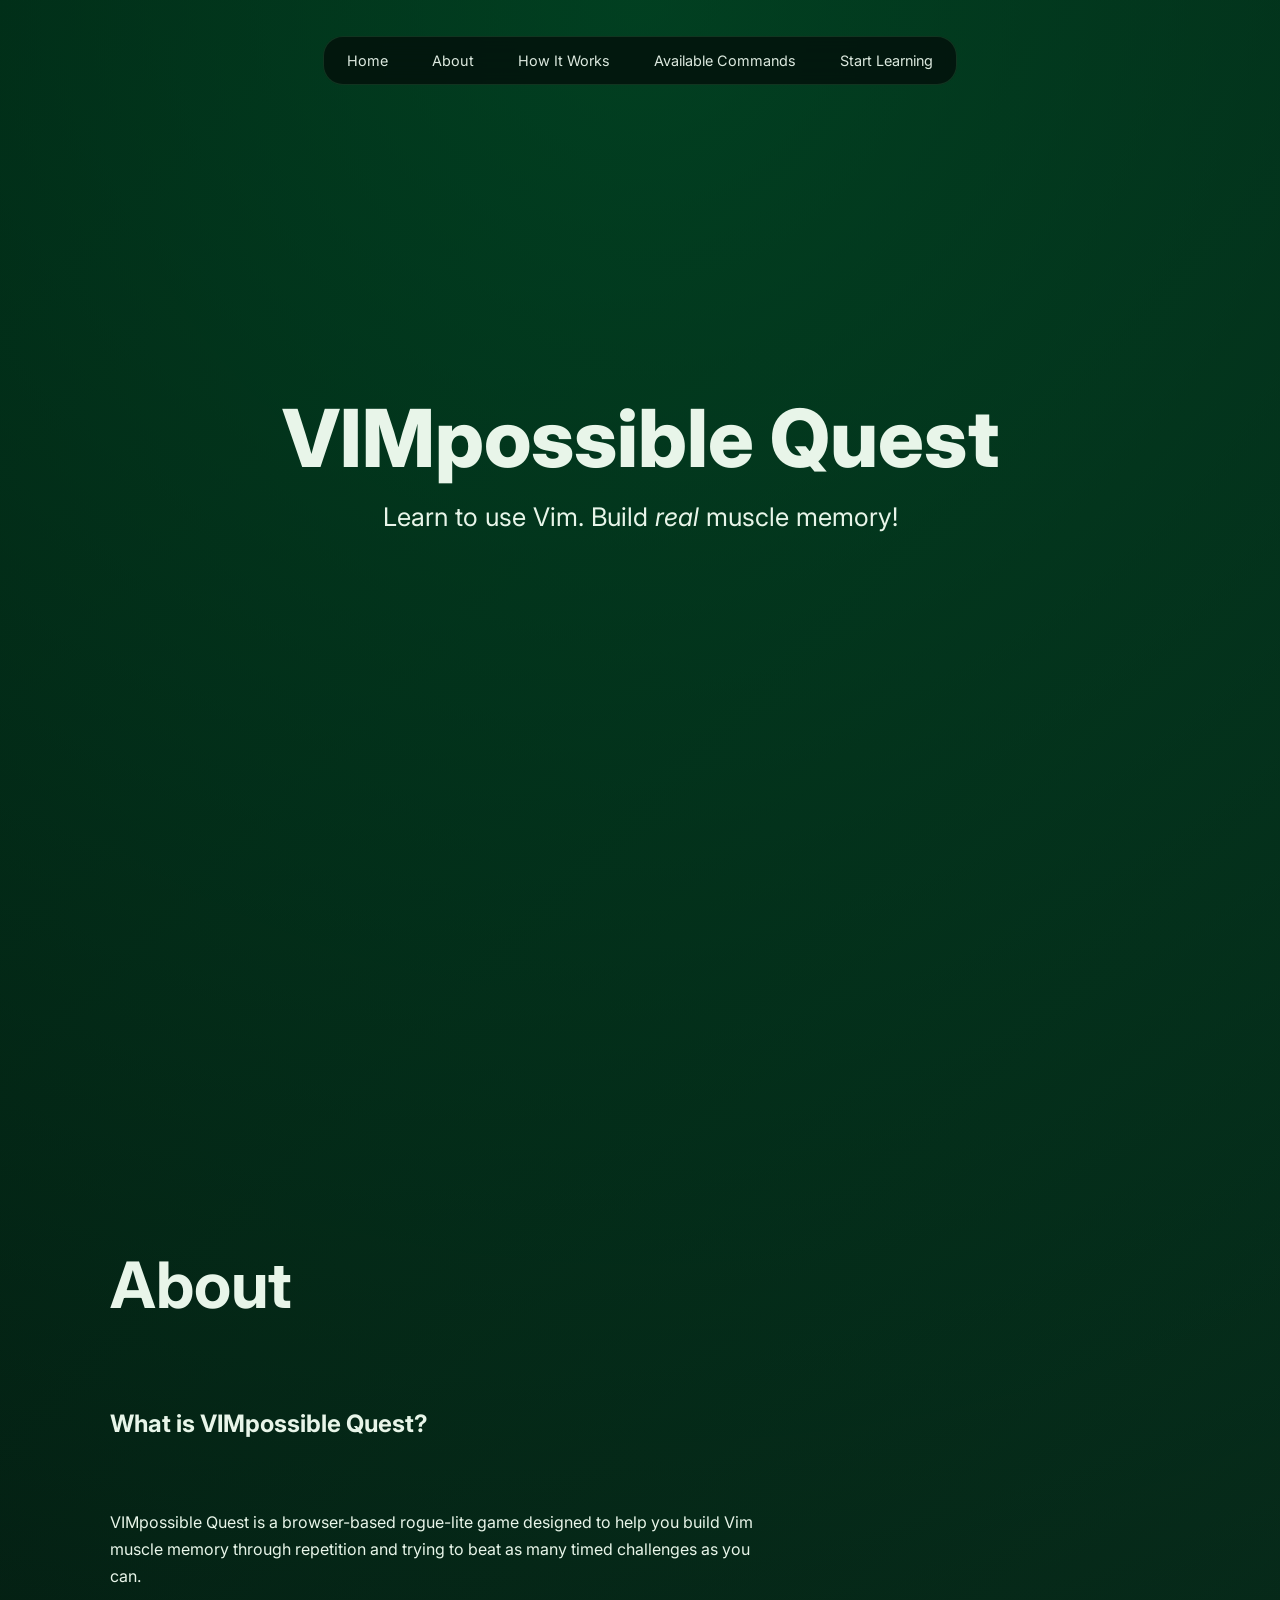
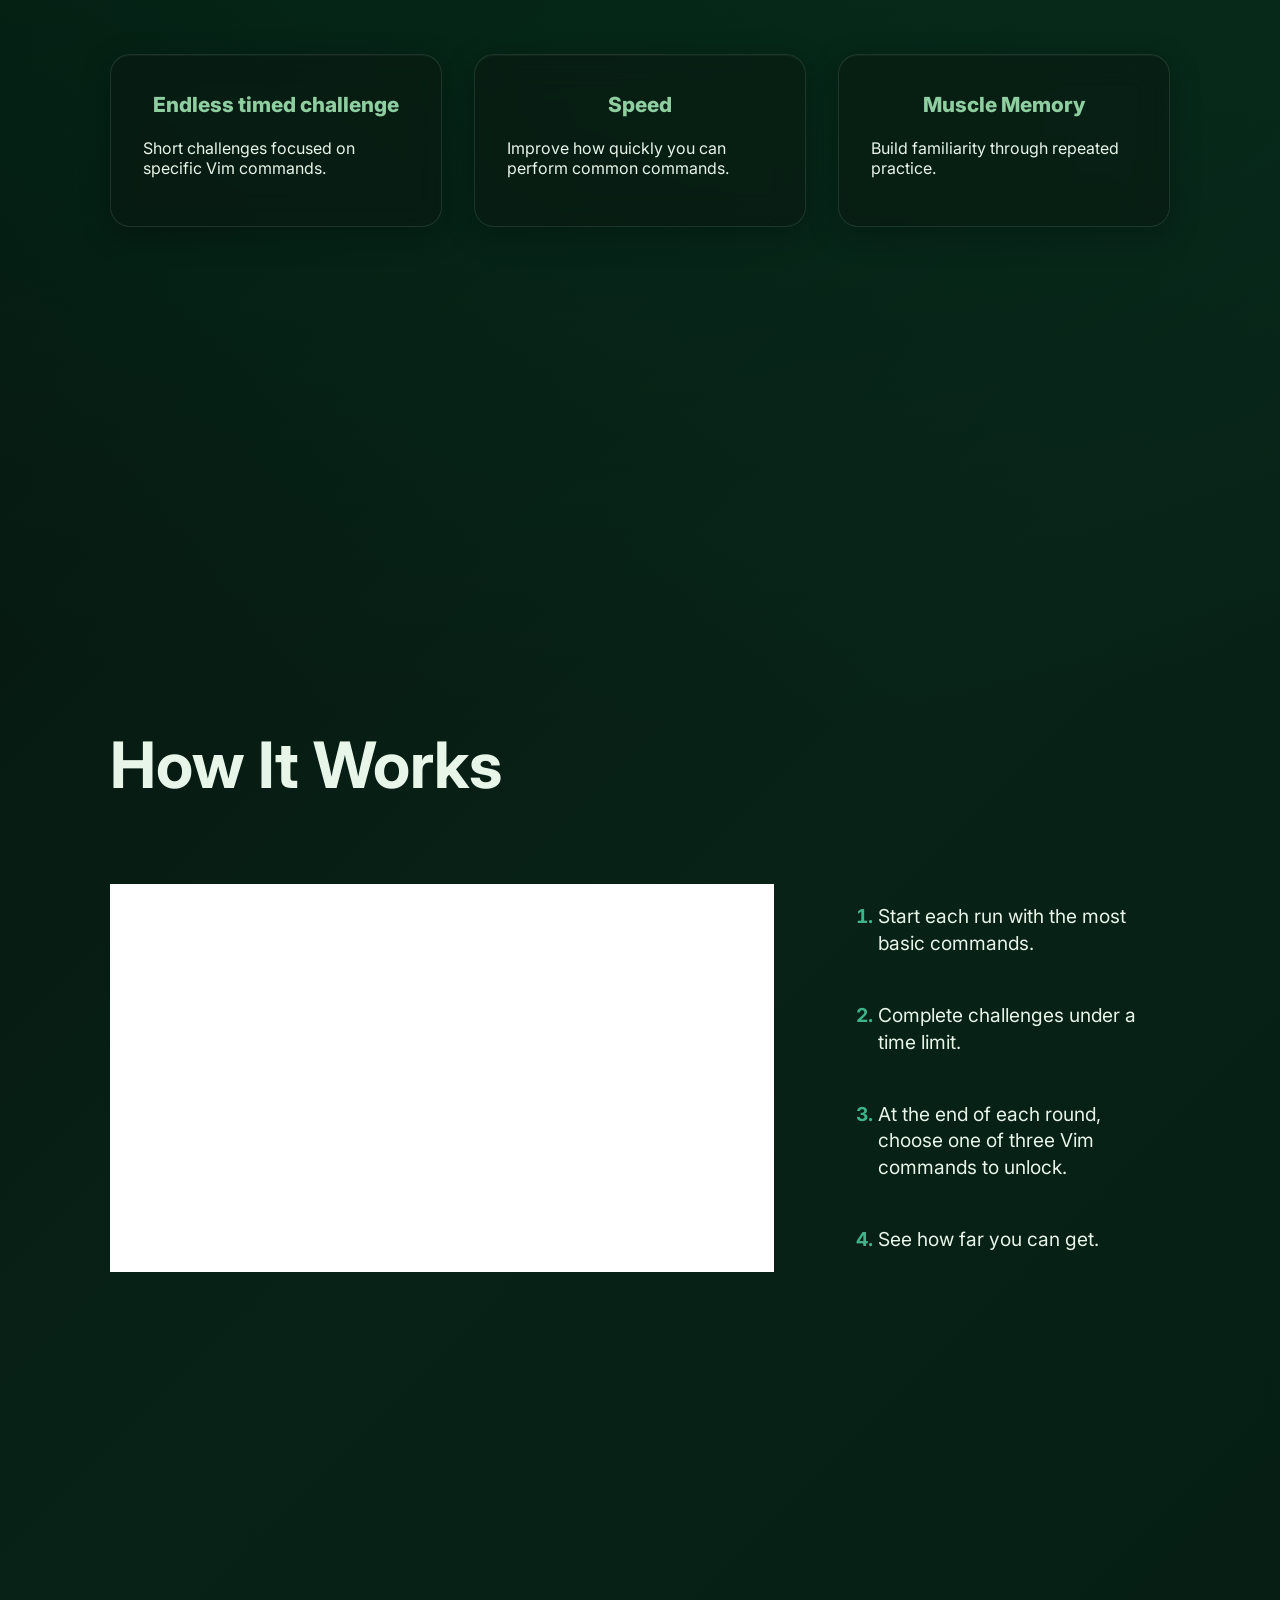
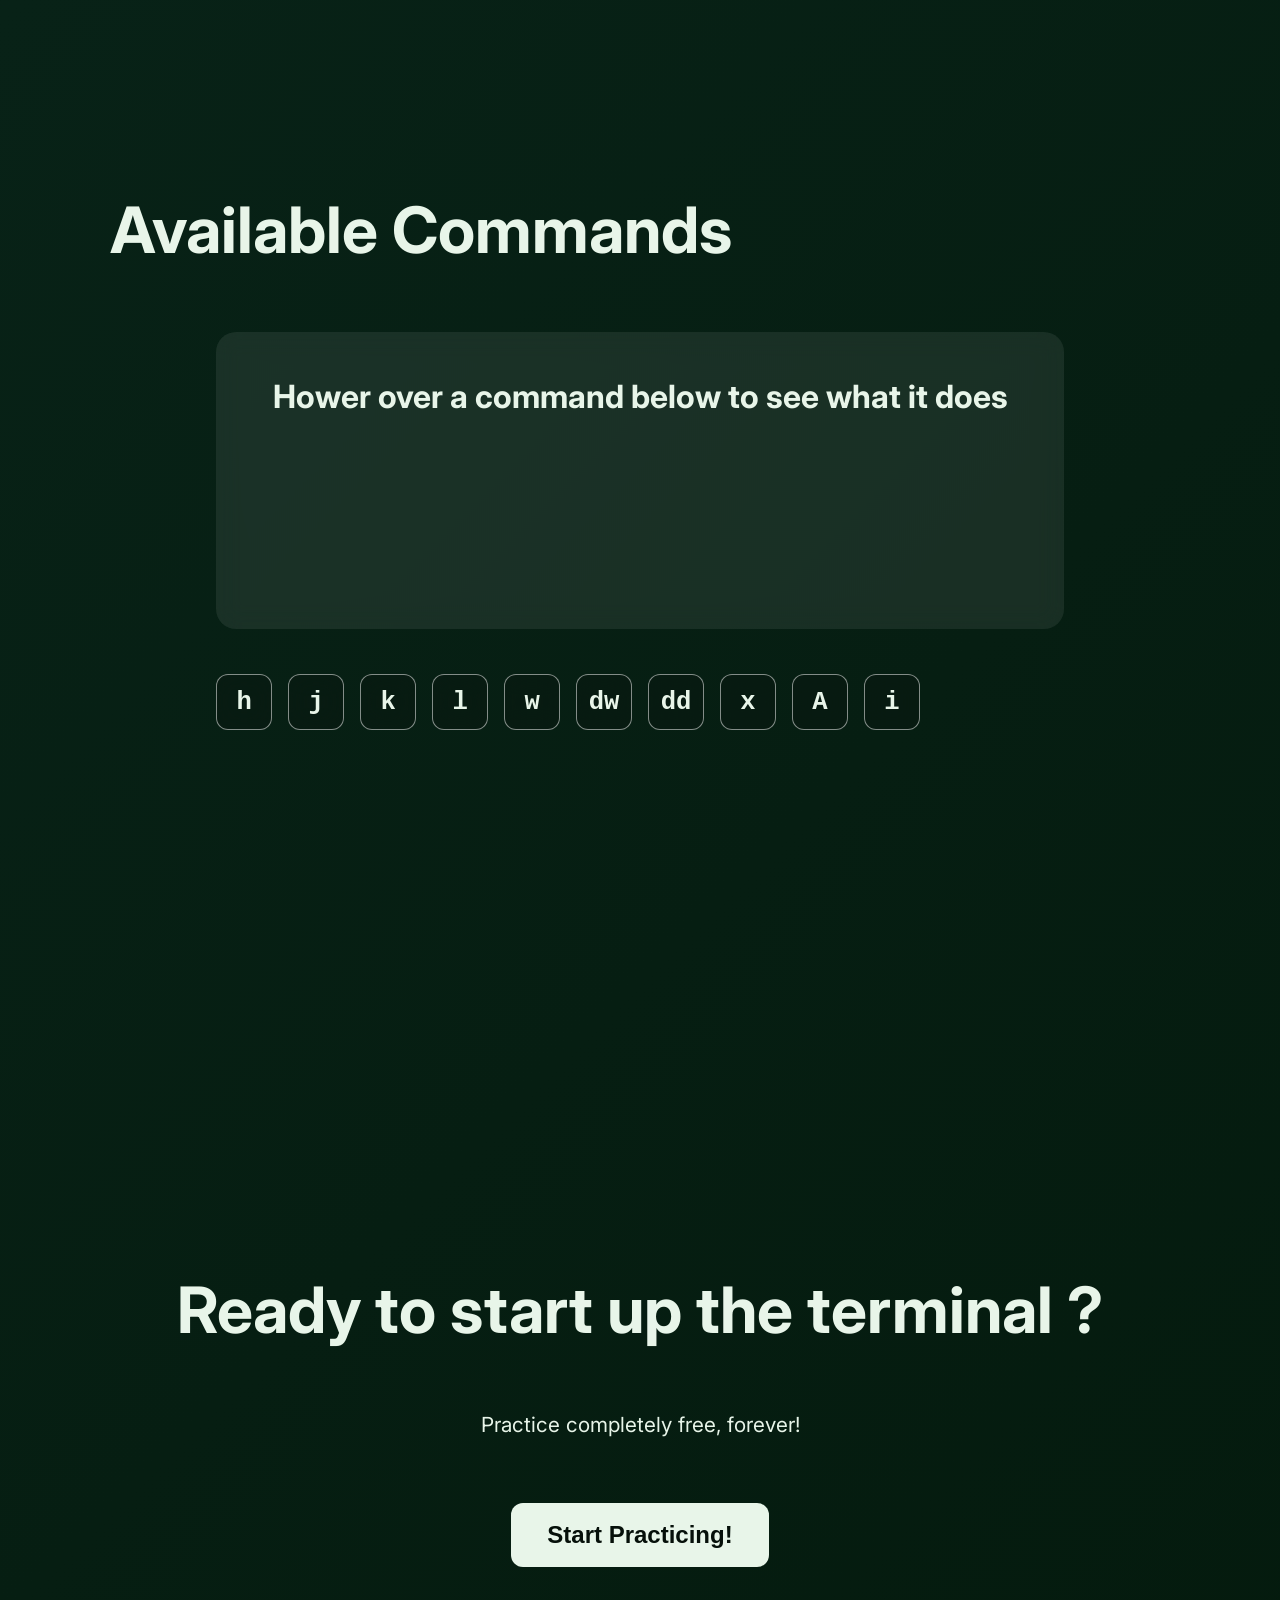
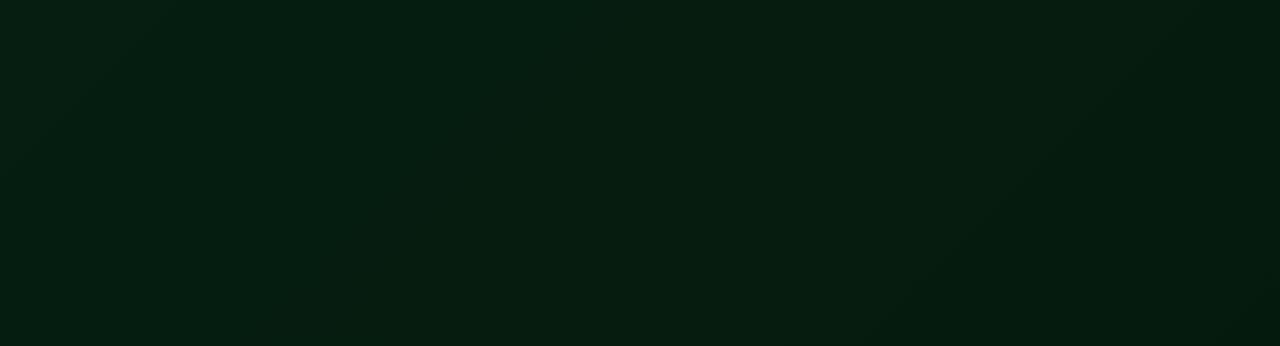
==== index.html @ f815771c "Updated the layout of the terminal site" ====
<!DOCTYPE html>
<html lang="en">
  <head>
    <meta charset="UTF-8">
    <meta name="viewport" content="width=device-width, initial-scale=1.0">
    <meta http-equiv="X-UA-Compatible" content="ie=edge">
    <title>VIMpossible Quest</title>
    <link rel="stylesheet" href="./css/homepage.css">
    <link rel="preconnect" href="https://fonts.googleapis.com">
    <link rel="preconnect" href="https://fonts.gstatic.com" crossorigin>
    <link href="https://fonts.googleapis.com/css2?family=Inter:ital,opsz,wght@0,14..32,100..900;1,14..32,100..900&display=swap" rel="stylesheet">
  </head>
  <body>
    <header>
        <nav>
            <ul class="navbar">
                <li><a href="#home">Home</a></li>
                <li><a href="#about">About</a></li>
                <li><a href="#how-it-works">How It Works</a></li>
                <li><a href="#commands">Available Commands</a></li>
                <li><a href="#start-learning">Start Learning</a></li>
            </ul>
        </nav>
    </header>

    <main>
        <section id="home">
            <h1 class="hero-title">VIMpossible Quest</h1>
            <p class="hero-paragraph">Learn to use Vim. Build <i>real</i> muscle memory!</p>
        </section>




        <section id="about">
            <h2 class="section-title section-text">About</h2>

            <div class="about-content">
                <h2 class="section-text">What is VIMpossible Quest?</h2>

                <p class="section-text">
                    VIMpossible Quest is a browser-based rogue-lite game designed
                    to help you build Vim muscle memory through
                    repetition and trying to beat as many timed challenges as you can.
                </p>
            </div>

            <div class="about-features">
                <div class="feature">
                    <h3 class="feature-title">Endless timed challenge</h3>
                    <p>Short challenges focused on specific Vim commands.</p>
                </div>

                <div class="feature">
                    <h3 class="feature-title">Speed</h3>
                    <p>Improve how quickly you can perform common commands.</p>
                </div>

                <div class="feature">
                    <h3 class="feature-title">Muscle Memory</h3>
                    <p>Build familiarity through repeated practice.</p>
                </div>
            </div>
        </section>

        <section id="how-it-works">
            <h2 class="section-title section-text">How It Works</h2>

            <div class="video-container">
                <div id="how-it-works-video">
                    <video muted loop autoplay playsinline>
                        <source src="./data/videos/sample-5mb.mp4" type="video/mp4">
                    </video>
                </div>
                <ol class="list">
                    <li>Start each run with the most basic commands.</li>
                    <li>Complete challenges under a time limit.</li>
                    <li>At the end of each round, choose one of three Vim commands to unlock.</li>
                    <li>See how far you can get.</li>
                </ol>
            </div>
        </section>

        <section id="commands">
            <h2 class="section-title">Available Commands</h2>

            <div id="command-explanation">
                <h3 id="command-name" class="command-description-text">Hower over a command below to see what it does</h3>
                <p id="command-category" class="command-description-text"></p>
                <p id="command-description" class="command-description-text"></p>
            </div>
            <div id="commands-grid">
                <div class="command">h</div>
                <div class="command">j</div>
                <div class="command">k</div>
                <div class="command">l</div>
                <div class="command">w</div>
                <div class="command">dw</div>
                <div class="command">dd</div>
                <div class="command">x</div>
                <div class="command">A</div>
                <div class="command">i</div>
            </div>
        </section>

        <section id="start-learning">
            <h2 class="section-title" style="text-align: center">Ready to start up the terminal ?</h2>
            <p style="text-align: center; font-size: 1.3rem">Practice completely free, forever!</p>
            <div id="start-learning-container">
                <button id="start-learning-btn" onclick="window.location.href='./pages/trainer.html'">Start Practicing!</button>
            </div>
        </section>
    </main>
    <script type="module" src="./js/homepage.js"></script>
  </body>
</html>
---- css/homepage.css ----
/*      General Styling     */

html {
    scroll-behavior: smooth;
}

body {
    background:
        radial-gradient(
            circle at 50% 0%,
            rgba(0, 90, 45, 0.654),
            transparent 45%
        ),
        linear-gradient(
            135deg,
            #020806 0%,
            #082217 50%,
            #041a0d 100%
        );

    color: #e8f5e9;
    min-height: 100vh;

    font-family: "Inter", sans-serif;
    overscroll-behavior: none
}

html {
    scrollbar-color: rgba(100, 160, 120, 0.7) transparent;
    scrollbar-width: thin;
}

html::-webkit-scrollbar {
    width: 8px;
}

html::-webkit-scrollbar-track {
    background: transparent;
}

html::-webkit-scrollbar-thumb {
    background: rgba(100, 160, 120, 0.7);
    border-radius: 999px;
}

html::-webkit-scrollbar-thumb:hover {
    background: rgba(130, 190, 150, 0.9);
}

hr {
    border-color: 3px solid black;

}

.section-title {
    font-size: clamp(2.5rem, 5vw, 5rem);
    margin-bottom: 0.5rem;
    margin-bottom: 4rem;
    
}

.section-text {
    max-width: 650px;
    margin-bottom: 4rem;
    line-height: 1.7;
}

/* ---------------------------------------- */



/*      Header section      */

.navbar {
    display: flex;
    align-items: center;
    flex-direction: row;
    justify-content: center;
    gap: 8px;

    position: fixed;
    top: 20px;
    z-index: 1000;

    width: fit-content;
    left: 50%;
    transform: translateX(-50%);

    padding: 5px;

    background: rgba(3, 15, 10, 0.8);
    border: 1px solid rgba(60, 140, 90, 0.25);
    border-radius: 20px;

    backdrop-filter: blur(12px);
    list-style: none;

}


.navbar a {
    display: block;

    padding: 10px 18px;

    color: #dce9df;
    text-decoration: none;

    border-radius: 9px;

    font-size: 0.9rem;
    transition: background-color 0.2s, color 0.2s;

    overflow: hidden;
    white-space: nowrap;
}

.navbar a:hover {
    background-color: rgba(40, 100, 60, 0.35);
    color: white;
}

.navbar li {
    text-align: center;
}

/* ---------------------------------------- */

/*      Hero section        */
#home {
    min-height: 100vh;
}


.hero-title {
    text-align: center;
    font-size: 5rem;
    font-weight: 800;
    padding-top: clamp(60px, 25vh, 300px);
    margin-bottom: 15px;
}

.hero-paragraph {
    text-align: center;
    font-size: 1.6rem;
    margin-top: 0;
    padding-top: 0;
}



/* ---------------------------------------- */

/*      About Section       */

section {
    min-height: 100vh;
    padding: 10vh 8vw;
}

.about-features {
    display: grid;
    grid-template-columns: repeat(3, 1fr);
    gap: 2rem;
}

.feature {
   padding: 2rem;
   padding-top: 1rem;

    background: rgba(10, 25, 18, 0.55);
    backdrop-filter: blur(16px);
    -webkit-backdrop-filter: blur(16px);

    border: 1px solid rgba(150, 200, 165, 0.15);
    border-radius: 20px;

    box-shadow:
        0 8px 30px rgba(0, 0, 0, 0.25),
        inset 0 1px 0 rgba(255, 255, 255, 0.04);

    transition:
        transform 0.25s ease,
        border-color 0.25s ease,
        background 0.25s ease;
}

.feature:hover {
    transform: translateY(-5px);
    border-color: rgba(100, 180, 120, 0.5);
    background: rgba(5, 30, 17, 0.8);
    
}


.feature-title {
    color: #8fcea0;
    text-align: center;
    font-weight: 800;
    font-size: 1.3rem;
}

/* ---------------------------------------- */

/*      How It Works Section        */

.video-container {
    display: grid;
    grid-template-columns: 2fr 1fr;
    gap: 5vw;

    width: 100%;
    max-height: 80vh;
}

.video-container video {
    display: block;
    width: 100%;
    height: auto;
}

#how-it-works-video {
    background-color: white;
}

.list {
    display: flex;
    flex-direction: column;
    gap: 5vh;

    font-size: clamp(0.9rem, 1.5vw, 1.4rem);
    padding-right: 0;
    margin-right: 0;
}

.list li {
    line-height: 1.4;
}

.list li::marker {
    color: #3EB489;
    font-weight: bold;
}

/* ---------------------------------------- */

/*      Commands Section        */

#command-explanation {
    margin: 0 auto;
    width: 80%;
    background: rgba(255, 255, 255, 0.08);
    border-radius: 20px;
    backdrop-filter: blur(12px);
    min-height: 30vh;
    padding-bottom: 3vh;
    margin-bottom: 5vh;
}

#commands-grid {
    width: 80%;
    margin: 0 auto;
    display: grid;
    grid-template-columns: repeat(12, 1fr);
    gap: 1rem;
}

.command {
    aspect-ratio: 1;

    display: flex;
    justify-content: center;
    align-items: center;

    font-family: monospace;
    font-size: clamp(1rem, 2vw, 1.8rem);
    font-weight: 700;

    background: rgba(10, 25, 18, 0.55);
    backdrop-filter: blur(16px);

    border: 1px solid rgba(255, 255, 255, 0.5);
    border-radius: 12px;

    cursor: pointer;
    transition: 0.2s ease;
}

.command:hover {
    transform: translateY(-4px);
    background: rgba(20, 50, 32, 0.75);
}

.command-description-text {
    text-align: center;
    font-size: 1.5em;
}

#command-name {
    padding-top: 5vh;
    font-size: 2em;
    font-weight: bold;
}


/* ---------------------------------------- */

/*      Start Learning Section      */

#start-learning {
    min-height: 70vh;
}

#start-learning-container {
    display: flex;
    justify-content: center;
}


#start-learning-btn {
    padding: 18px 36px;
    border: none;
    border-radius: 12px;
    margin-top: 5vh;

    background: #e8f5e9;
    color: #06100a;

    font-size: 1.5rem;
    font-weight: 700;

    cursor: pointer;
    transition: transform 0.2s, box-shadow 0.2s;
}

#start-learning-btn:hover {
    transform: translateY(-2px);
    box-shadow: 0 8px 25px rgba(255, 255, 255, 0.15);
}

/* ---------------------------------------- */
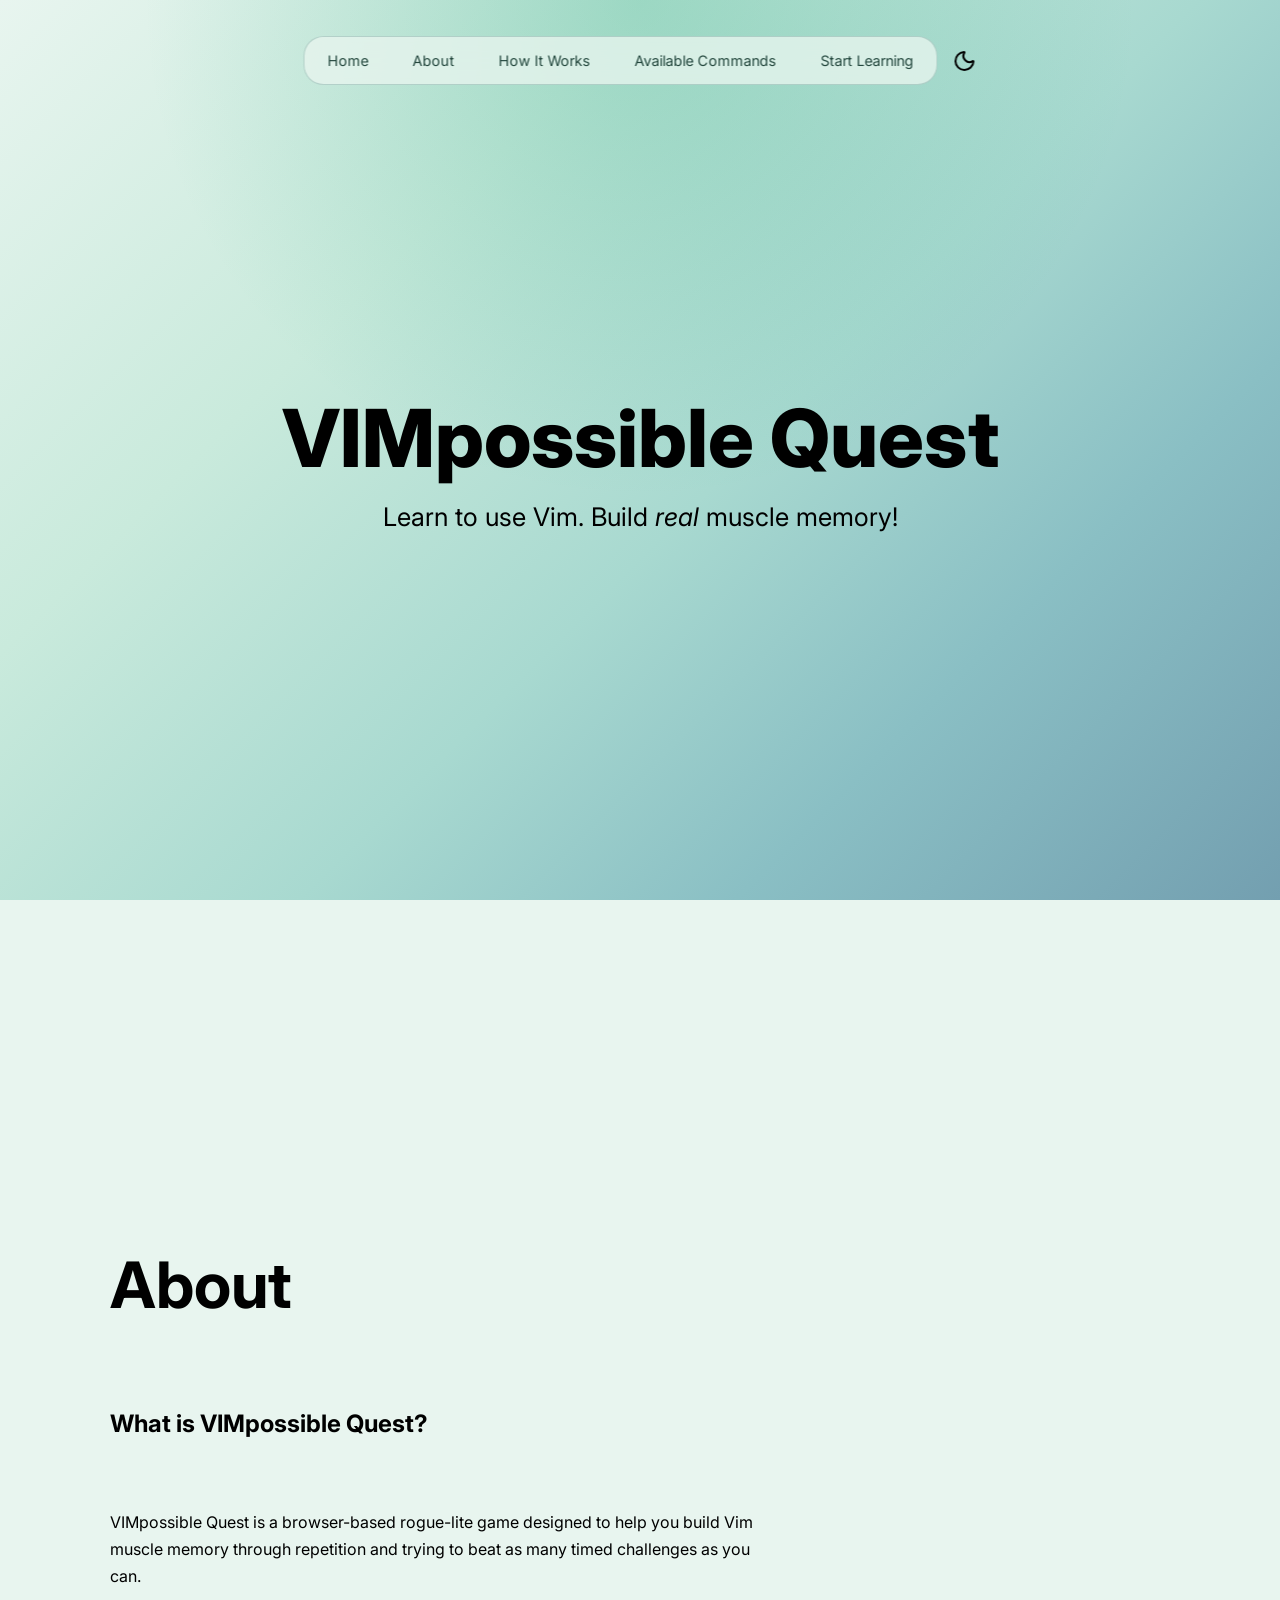
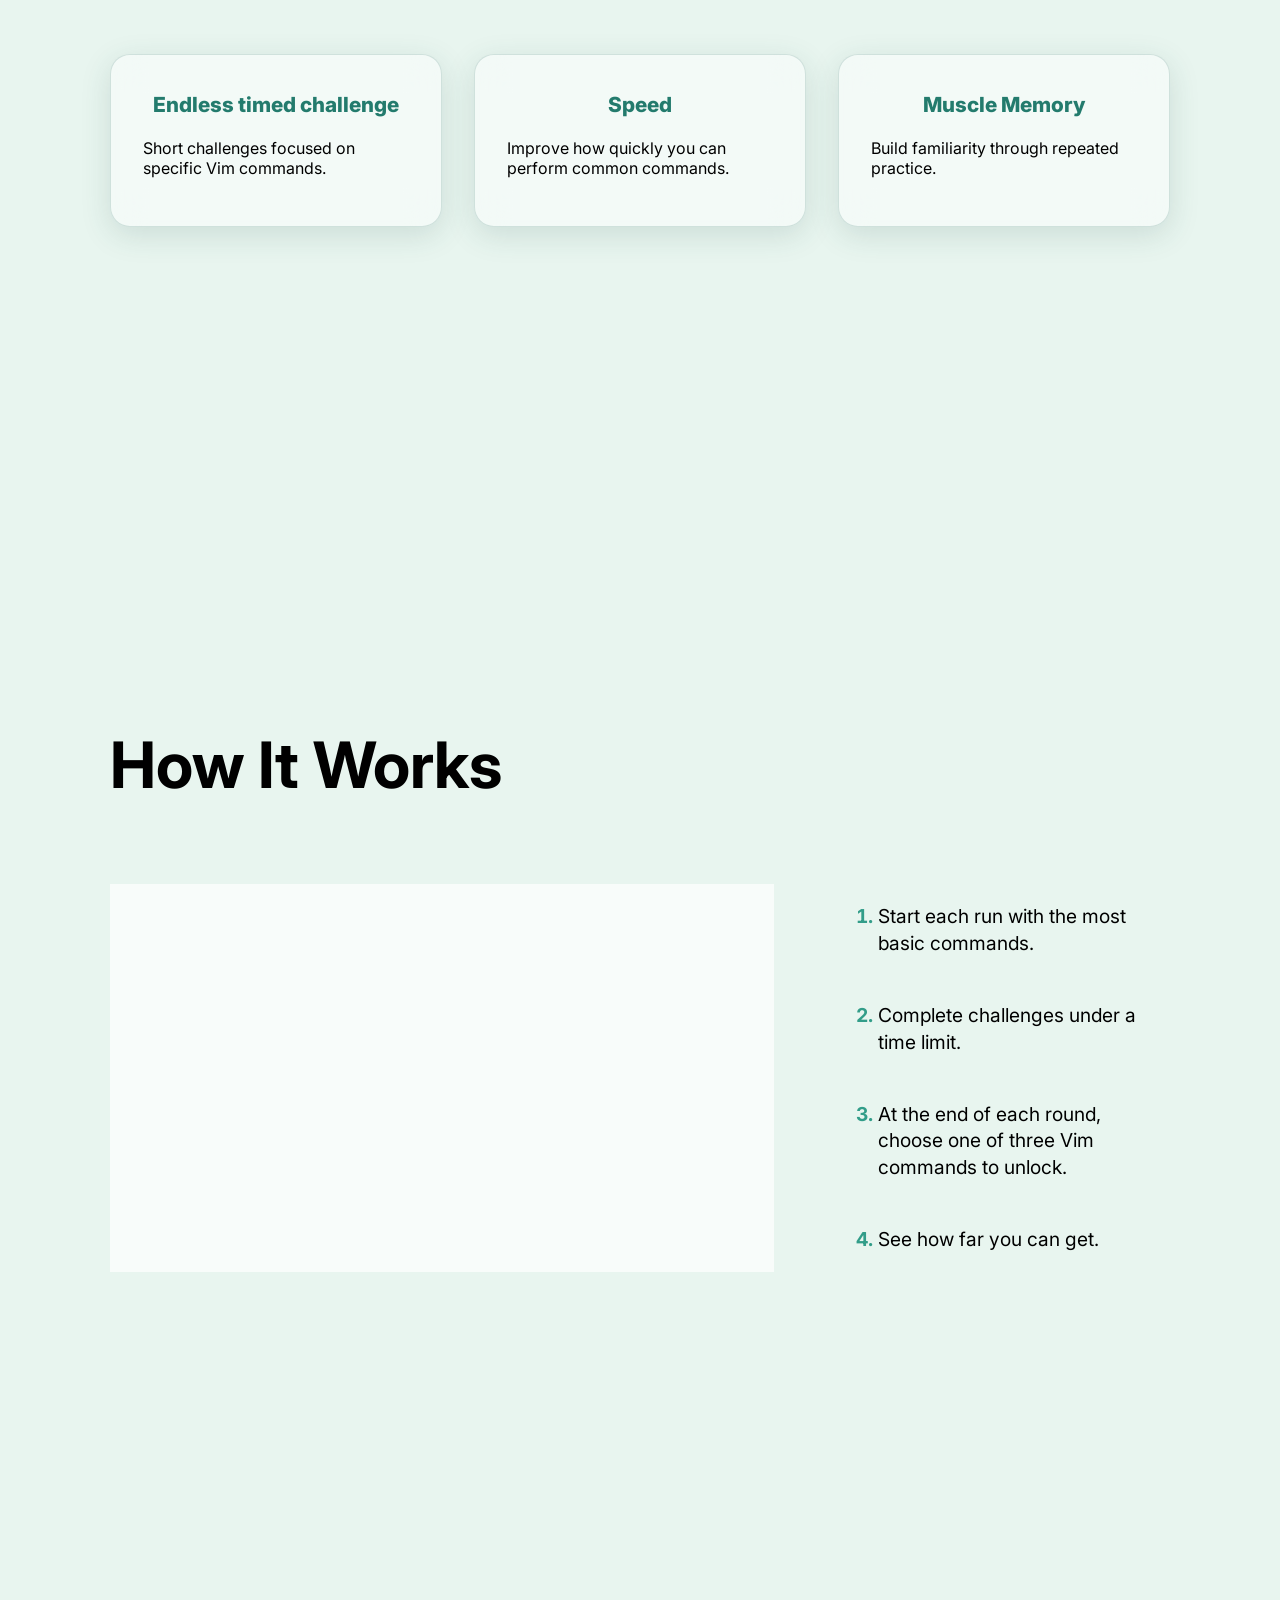
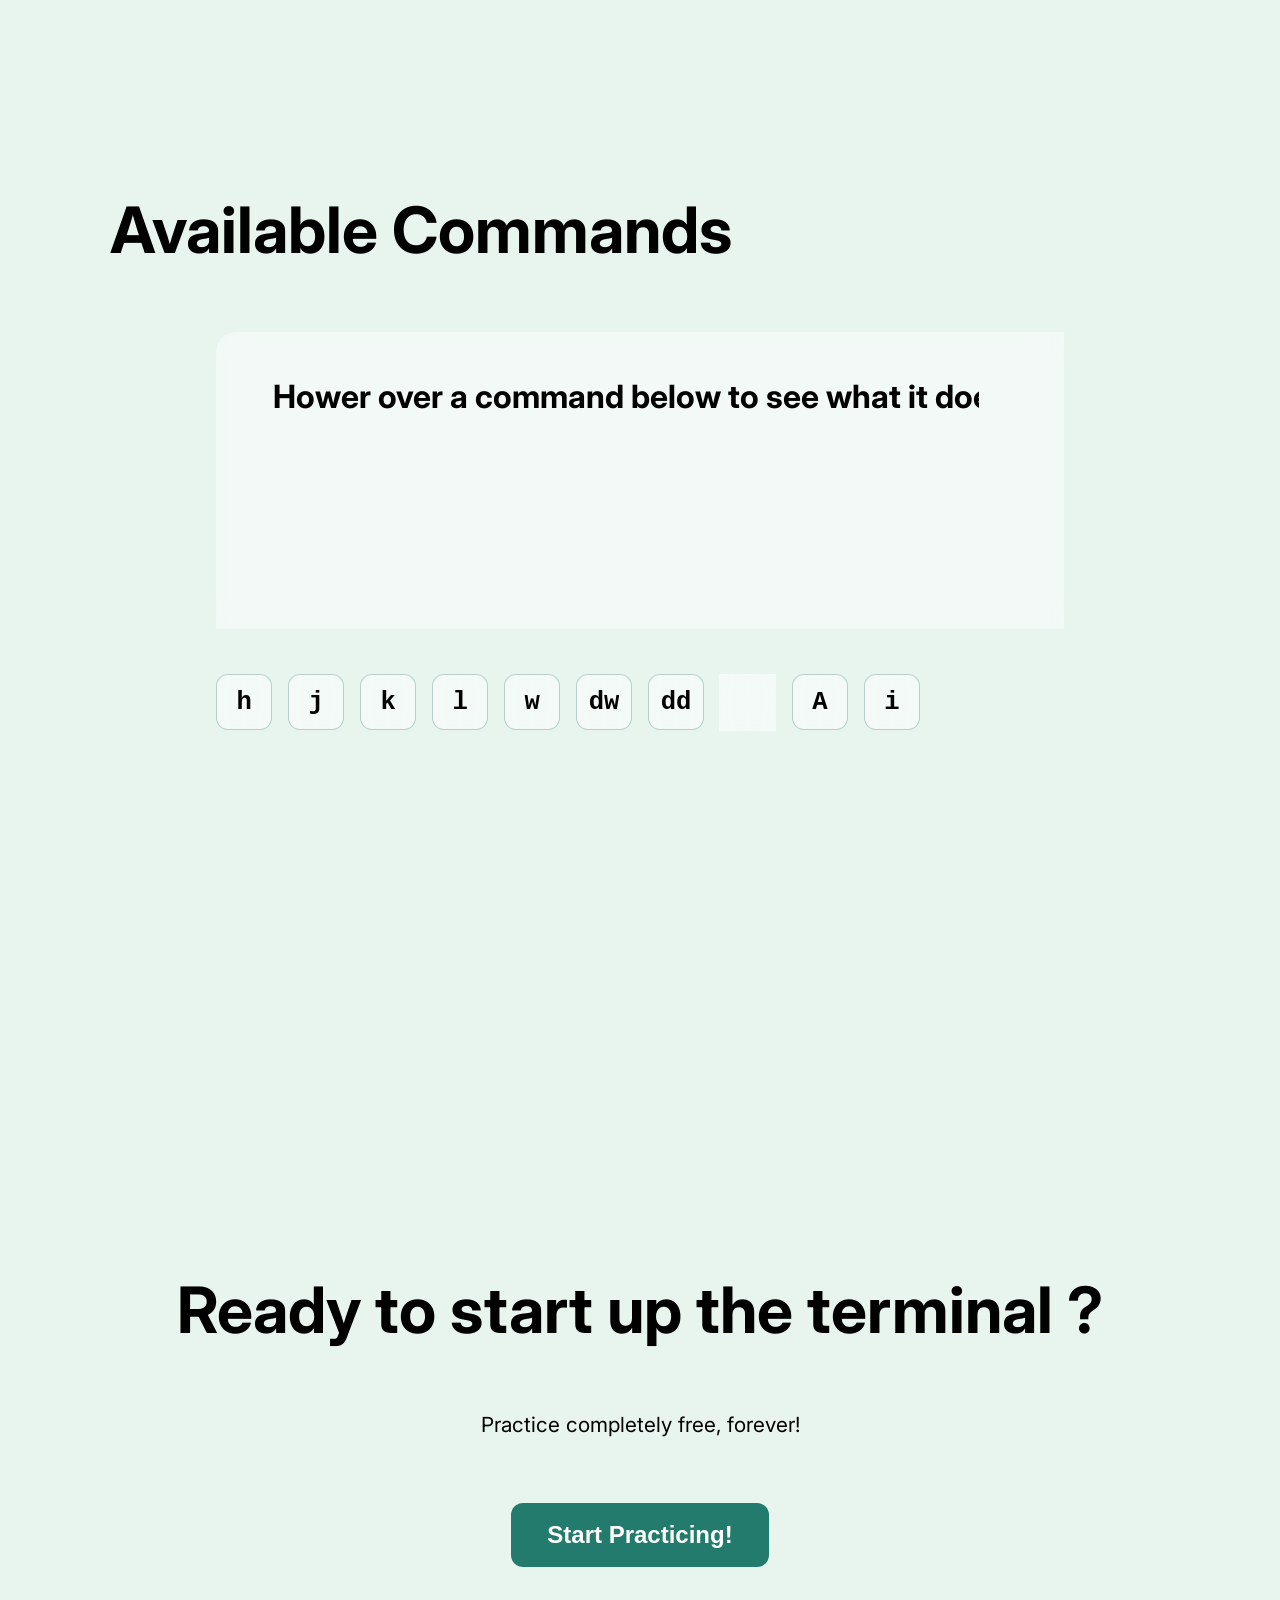
==== commit a27fb491: "Added light theme, changing of themes, altered the dark theme." ====
--- a/index.html
+++ b/index.html
@@ -5,6 +5,11 @@
     <meta name="viewport" content="width=device-width, initial-scale=1.0">
     <meta http-equiv="X-UA-Compatible" content="ie=edge">
     <title>VIMpossible Quest</title>
+    <script>
+        if (localStorage.getItem("darkmode") === "active") {
+            document.documentElement.classList.add("darkmode");
+        }
+    </script>
     <link rel="stylesheet" href="./css/homepage.css">
     <link rel="preconnect" href="https://fonts.googleapis.com">
     <link rel="preconnect" href="https://fonts.gstatic.com" crossorigin>
@@ -12,15 +17,21 @@
   </head>
   <body>
     <header>
-        <nav>
-            <ul class="navbar">
-                <li><a href="#home">Home</a></li>
-                <li><a href="#about">About</a></li>
-                <li><a href="#how-it-works">How It Works</a></li>
-                <li><a href="#commands">Available Commands</a></li>
-                <li><a href="#start-learning">Start Learning</a></li>
-            </ul>
-        </nav>
+        <div class="navbar-container">
+            <nav>
+                <ul class="navbar">
+                    <li><a href="#home">Home</a></li>
+                    <li><a href="#about">About</a></li>
+                    <li><a href="#how-it-works">How It Works</a></li>
+                    <li><a href="#commands">Available Commands</a></li>
+                    <li><a href="#start-learning">Start Learning</a></li>
+                </ul>
+            </nav>
+            <div class="theme-toggle">
+                <svg xmlns="http://www.w3.org/2000/svg" class="dark-mode"width="24" height="24" viewBox="0 0 24 24" fill="none" stroke="currentColor" stroke-width="2" stroke-linecap="round" stroke-linejoin="round" class="lucide lucide-moon preview-icon"><path d="M20.985 12.486a9 9 0 1 1-9.473-9.472c.405-.022.617.46.402.803a6 6 0 0 0 8.268 8.268c.344-.215.825-.004.803.401"/></svg>
+                <svg xmlns="http://www.w3.org/2000/svg" class="light-mode hidden" width="24" height="24" viewBox="0 0 24 24" fill="none" stroke="currentColor" stroke-width="2" stroke-linecap="round" stroke-linejoin="round" class="lucide lucide-sun-medium preview-icon"><circle cx="12" cy="12" r="4"/><path d="M12 3v1"/><path d="M12 20v1"/><path d="M3 12h1"/><path d="M20 12h1"/><path d="m18.364 5.636-.707.707"/><path d="m6.343 17.657-.707.707"/><path d="m5.636 5.636.707.707"/><path d="m17.657 17.657.707.707"/></svg>
+            </div>
+        </div>
     </header>
 
     <main>
@@ -111,6 +122,6 @@
             </div>
         </section>
     </main>
-    <script type="module" src="./js/homepage.js"></script>
+    <script type="module" src="./js/homepage.js" defer></script>
   </body>
 </html>
--- a/css/homepage.css
+++ b/css/homepage.css
@@ -1,10 +1,163 @@
 /*      General Styling     */
 
+:root {
+    /* ===== General ===== */
+
+    --body-bg: #e8f5ef;
+    --body-text-color: black;
+    --body-gradient-color: rgba(20, 160, 120, 0.25);
+
+    --gradient-color-1: #e8f5ef;
+    --gradient-color-2: #c9eadc;
+    --gradient-color-3: #a8d9d0;
+    --gradient-color-4: #8abfc4;
+    --gradient-color-5: #739fb0;
+
+    --text-color: #16352a;
+    --secondary-text-color: #527067;
+
+    --scrollbar-color: #6faeaa;
+    --scrollbar-track: #d5ebe4;
+    --scrollbar-thumb: #579b98;
+
+
+    /* ===== Navbar ===== */
+
+    --navbar-bg: rgba(232, 245, 239, 0.78);
+    --navbar-border: rgba(45, 110, 100, 0.25);
+    --navbar-text: #24483e;
+    --navbar-hover-bg: rgba(70, 160, 145, 0.18);
+    --navbar-hover-text: #123b32;
+
+
+    /* ===== Feature cards ===== */
+
+    --card-bg: rgba(255, 255, 255, 0.48);
+    --card-border: rgba(45, 110, 100, 0.18);
+    --card-hover-bg: rgba(255, 255, 255, 0.65);
+    --card-hover-border: rgba(45, 130, 115, 0.45);
+    --card-shadow: rgba(40, 90, 80, 0.15);
+    --card-inset: rgba(255, 255, 255, 0.45);
+
+    --feature-title-color: #237b6d;
+
+
+    /* ===== How It Works ===== */
+
+    --video-bg: #f8fcfa;
+
+    --list-marker-color: #329d89;
+
+
+    /* ===== Commands ===== */
+
+    --command-explanation-bg: rgba(255, 255, 255, 0.42);
+
+    --command-bg: rgba(255, 255, 255, 0.48);
+    --command-border: rgba(45, 110, 100, 0.3);
+    --command-hover-bg: rgba(220, 242, 236, 0.8);
+    --command-text: #16352a;
+
+
+    /* ===== Start Learning ===== */
+
+    --start-button-bg: #237b6d;
+    --start-button-text: #ffffff;
+    --start-button-hover-shadow: rgba(35, 123, 109, 0.3);
+}
+.darkmode {
+    /* ===== General ===== */
+
+    --body-bg: #020806;
+    --body-text-color: #e8f5e9;
+    --body-gradient-color: rgba(0, 90, 45, 0.654);
+
+    --gradient-color-1: #020806;
+    --gradient-color-2: #082217;
+    --gradient-color-3: #041a0d;
+    --gradient-color-4: #061f11;
+    --gradient-color-5: #03140a;
+
+    --text-color: #e8f5e9;
+    --secondary-text-color: #9ab5a2;
+
+    --scrollbar-color: #3f7f56;
+    --scrollbar-track: #07150d;
+    --scrollbar-thumb: #579b68;
+
+
+    /* ===== Navbar ===== */
+
+    --navbar-bg: rgba(3, 15, 10, 0.8);
+    --navbar-border: rgba(60, 140, 90, 0.25);
+    --navbar-text: #dce9df;
+    --navbar-hover-bg: rgba(40, 100, 60, 0.35);
+    --navbar-hover-text: #ffffff;
+
+
+    /* ===== Feature cards ===== */
+
+    --card-bg: rgba(10, 25, 18, 0.55);
+    --card-border: rgba(150, 200, 165, 0.15);
+    --card-hover-bg: rgba(5, 30, 17, 0.8);
+    --card-hover-border: rgba(100, 180, 120, 0.5);
+    --card-shadow: rgba(0, 0, 0, 0.25);
+    --card-inset: rgba(255, 255, 255, 0.04);
+
+    --feature-title-color: #8fcea0;
+
+
+    /* ===== How It Works ===== */
+
+    --video-bg: #ffffff;
+
+    --list-marker-color: #3EB489;
+
+
+    /* ===== Commands ===== */
+
+    --command-explanation-bg: rgba(255, 255, 255, 0.08);
+
+    --command-bg: rgba(10, 25, 18, 0.55);
+    --command-border: rgba(255, 255, 255, 0.5);
+    --command-hover-bg: rgba(20, 50, 32, 0.75);
+    --command-text: #e8f5e9;
+
+
+    /* ===== Start Learning ===== */
+
+    --start-button-bg: #e8f5e9;
+    --start-button-text: #06100a;
+    --start-button-hover-shadow: rgba(255, 255, 255, 0.15);
+}
 html {
     scroll-behavior: smooth;
 }
 
 body {
+    position: relative;
+    isolation: isolate;
+    min-height: 100vh;
+    background: var(--body-bg);
+    color: var(--body-text-color);
+    font-family: "Inter", sans-serif;
+    overscroll-behavior: none;
+
+    transition: background-color 0.4s ease, color 0.4s ease;
+}
+
+body::before,
+body::after {
+    content: "";
+    position: fixed;
+    inset: 0;
+    z-index: -1;
+    pointer-events: none;
+    transition: opacity 0.4s ease;
+}
+
+/* Dark theme gradient */
+body::before {
     background:
         radial-gradient(
             circle at 50% 0%,
@@ -18,15 +171,40 @@
             #041a0d 100%
         );
 
-    color: #e8f5e9;
-    min-height: 100vh;
-
-    font-family: "Inter", sans-serif;
-    overscroll-behavior: none
+    opacity: 0;
+}
+
+/* Light theme gradient */
+body::after {
+    background:
+        radial-gradient(
+            circle at 50% 0%,
+            rgba(20, 160, 120, 0.25),
+            transparent 45%
+        ),
+        linear-gradient(
+            135deg,
+            #e8f5ef 0%,
+            #c9eadc 30%,
+            #a8d9d0 55%,
+            #8abfc4 75%,
+            #739fb0 100%
+        );
+
+    opacity: 1;
+}
+
+/* When dark mode is active */
+html.darkmode body::before {
+    opacity: 1;
+}
+
+html.darkmode body::after {
+    opacity: 0;
 }
 
 html {
-    scrollbar-color: rgba(100, 160, 120, 0.7) transparent;
+    scrollbar-color: var(--scrollbar-color) transparent;
     scrollbar-width: thin;
 }
 
@@ -35,11 +213,11 @@
 }
 
 html::-webkit-scrollbar-track {
-    background: transparent;
+    background: var(--scrollbar-track);
 }
 
 html::-webkit-scrollbar-thumb {
-    background: rgba(100, 160, 120, 0.7);
+    background: var(--scrollbar-thumb);
     border-radius: 999px;
 }
 
@@ -70,6 +248,18 @@
 
 
 /*      Header section      */
+.navbar-container {
+    position: fixed;
+    top: 20px;
+    left: 50%;
+    transform: translateX(-50%);
+
+    display: flex;
+    align-items: center;
+    gap: 15px;
+
+    z-index: 1000;
+}
 
 .navbar {
     display: flex;
@@ -78,37 +268,27 @@
     justify-content: center;
     gap: 8px;
 
-    position: fixed;
-    top: 20px;
-    z-index: 1000;
-
     width: fit-content;
-    left: 50%;
-    transform: translateX(-50%);
 
     padding: 5px;
-
-    background: rgba(3, 15, 10, 0.8);
-    border: 1px solid rgba(60, 140, 90, 0.25);
+    background: var(--navbar-bg);
+    border: 1px solid var(--navbar-border);
     border-radius: 20px;
-
     backdrop-filter: blur(12px);
+
     list-style: none;
-
-}
-
+}
 
 .navbar a {
     display: block;
-
     padding: 10px 18px;
 
-    color: #dce9df;
+    color: var(--navbar-text);
     text-decoration: none;
-
     border-radius: 9px;
 
     font-size: 0.9rem;
+
     transition: background-color 0.2s, color 0.2s;
 
     overflow: hidden;
@@ -116,14 +296,23 @@
 }
 
 .navbar a:hover {
-    background-color: rgba(40, 100, 60, 0.35);
-    color: white;
+    background-color: var(--navbar-hover-bg);
+    color: var(--navbar-hover-text);
 }
 
 .navbar li {
     text-align: center;
 }
 
+.theme-toggle {
+    display: flex;
+    align-items: center;
+    cursor: pointer;
+}
+
+.hidden {
+    display: none;
+}
 /* ---------------------------------------- */
 
 /*      Hero section        */
@@ -168,15 +357,15 @@
    padding: 2rem;
    padding-top: 1rem;
 
-    background: rgba(10, 25, 18, 0.55);
+    background: var(--card-bg);
     backdrop-filter: blur(16px);
     -webkit-backdrop-filter: blur(16px);
 
-    border: 1px solid rgba(150, 200, 165, 0.15);
+    border: 1px solid var(--card-border);
     border-radius: 20px;
 
     box-shadow:
-        0 8px 30px rgba(0, 0, 0, 0.25),
+        0 8px 30px var(--card-shadow),
         inset 0 1px 0 rgba(255, 255, 255, 0.04);
 
     transition:
@@ -187,14 +376,14 @@
 
 .feature:hover {
     transform: translateY(-5px);
-    border-color: rgba(100, 180, 120, 0.5);
-    background: rgba(5, 30, 17, 0.8);
+    border-color: var(--card-hover-border);
+    background: var(--card-hover-bg);
     
 }
 
 
 .feature-title {
-    color: #8fcea0;
+    color: var(--feature-title-color);
     text-align: center;
     font-weight: 800;
     font-size: 1.3rem;
@@ -220,7 +409,7 @@
 }
 
 #how-it-works-video {
-    background-color: white;
+    background-color: var(--video-bg);
 }
 
 .list {
@@ -238,7 +427,7 @@
 }
 
 .list li::marker {
-    color: #3EB489;
+    color: var(--list-marker-color);
     font-weight: bold;
 }
 
@@ -249,7 +438,7 @@
 #command-explanation {
     margin: 0 auto;
     width: 80%;
-    background: rgba(255, 255, 255, 0.08);
+    background: var(--command-explanation-bg);
     border-radius: 20px;
     backdrop-filter: blur(12px);
     min-height: 30vh;
@@ -276,10 +465,10 @@
     font-size: clamp(1rem, 2vw, 1.8rem);
     font-weight: 700;
 
-    background: rgba(10, 25, 18, 0.55);
+    background: var(--command-bg);
     backdrop-filter: blur(16px);
 
-    border: 1px solid rgba(255, 255, 255, 0.5);
+    border: 1px solid var(--command-border);
     border-radius: 12px;
 
     cursor: pointer;
@@ -288,7 +477,7 @@
 
 .command:hover {
     transform: translateY(-4px);
-    background: rgba(20, 50, 32, 0.75);
+    background: var(--command-hover-bg);
 }
 
 .command-description-text {
@@ -323,8 +512,8 @@
     border-radius: 12px;
     margin-top: 5vh;
 
-    background: #e8f5e9;
-    color: #06100a;
+    background: var(--start-button-bg);
+    color: var(--start-button-text);
 
     font-size: 1.5rem;
     font-weight: 700;
@@ -335,7 +524,24 @@
 
 #start-learning-btn:hover {
     transform: translateY(-2px);
-    box-shadow: 0 8px 25px rgba(255, 255, 255, 0.15);
-}
-
-/* ---------------------------------------- */+    box-shadow: 0 8px 25px var(--start-button-hover-shadow);
+}
+
+/* ---------------------------------------- */
+
+
+/*      Animations      */
+
+body,
+.navbar,
+.navbar a,
+.feature,
+.command,
+#command-explanation,
+#start-learning-btn {
+    transition:
+        background-color 0.4s ease,
+        color 0.4s ease,
+        border-color 0.4s ease,
+        box-shadow 0.4s ease;
+}
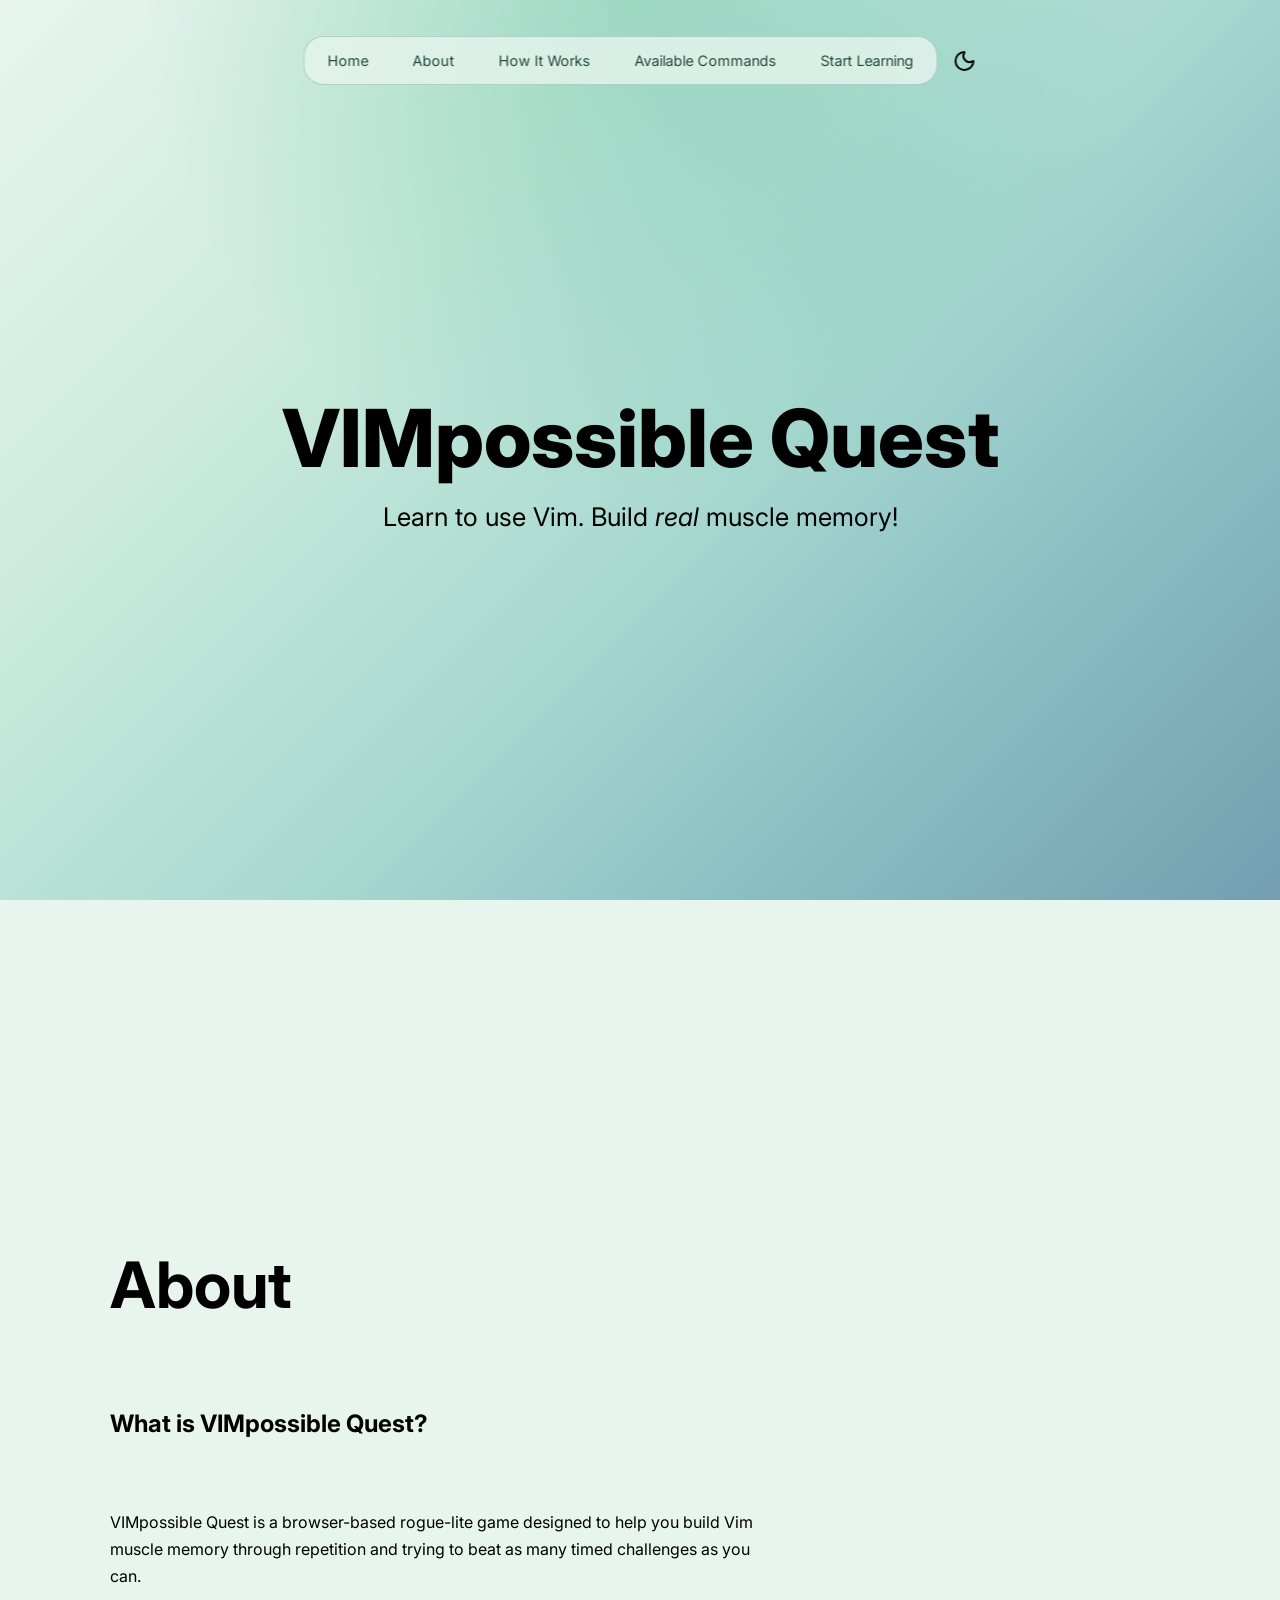
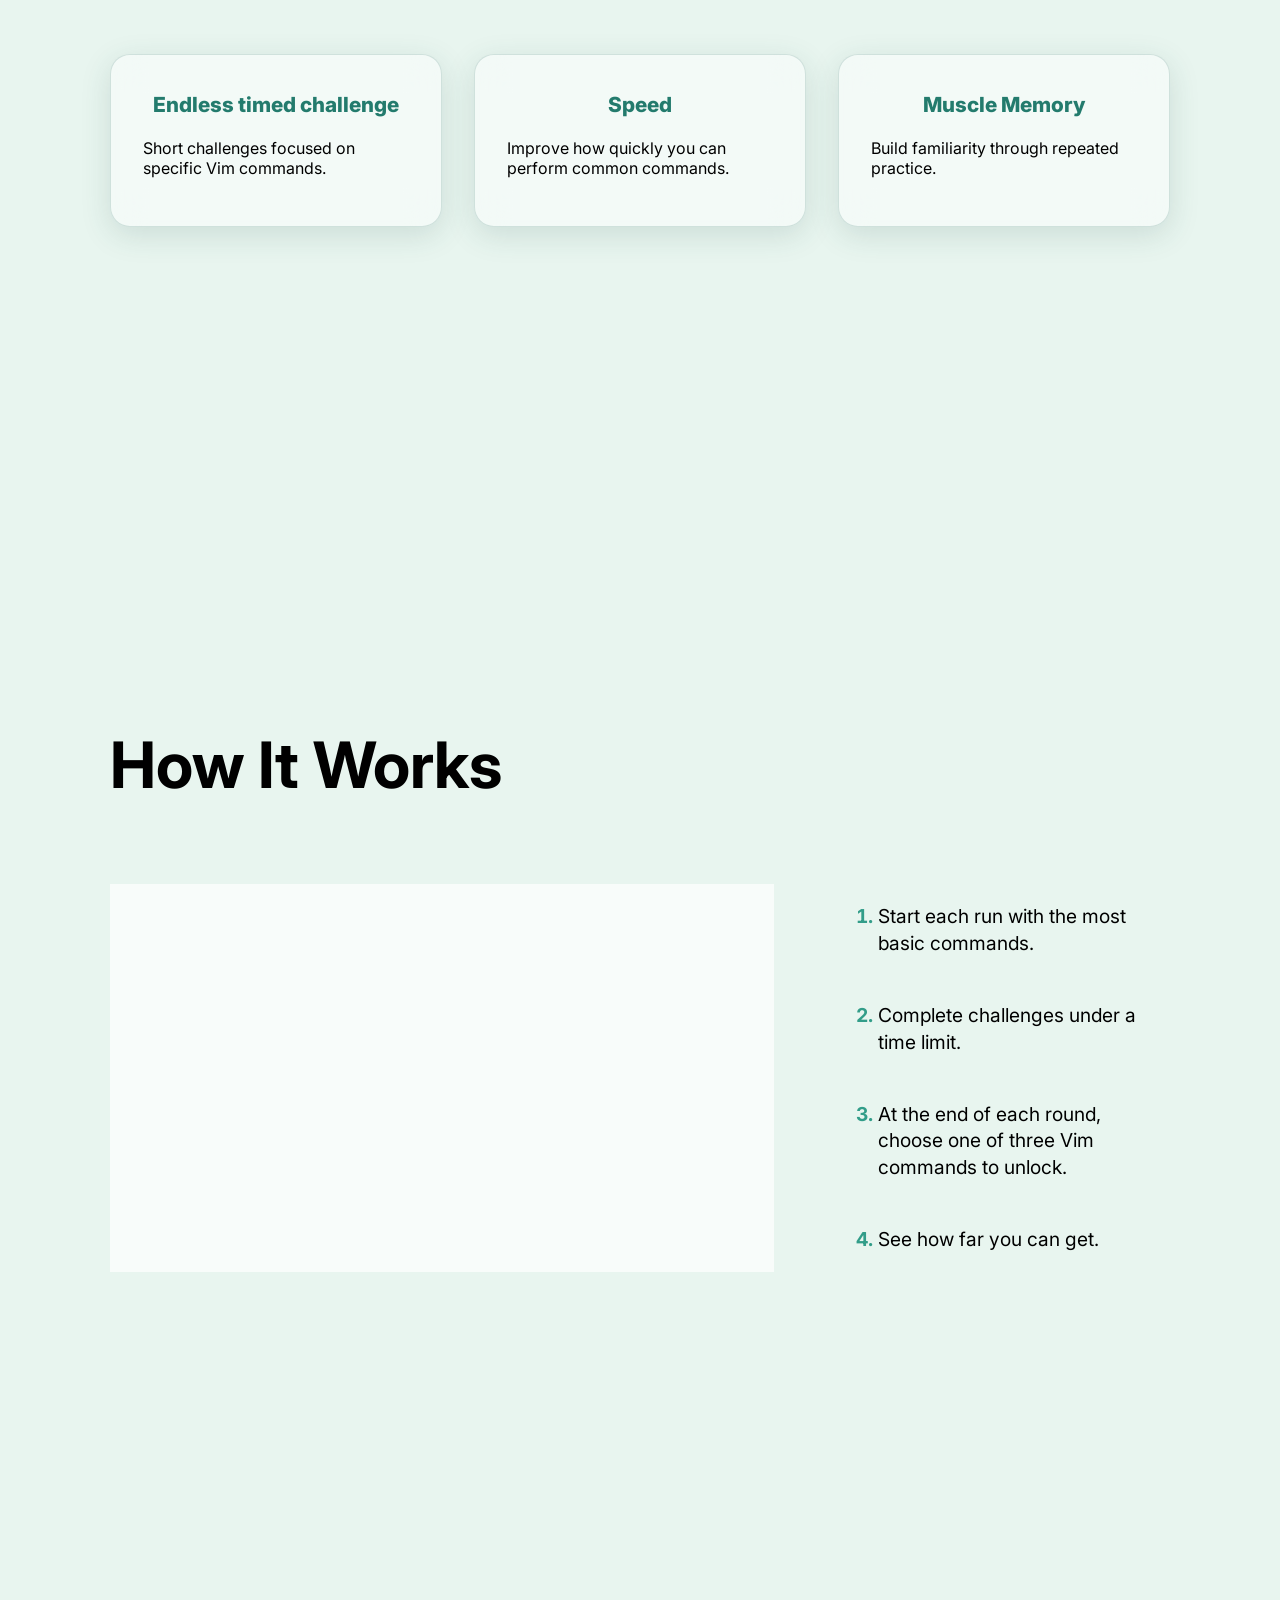
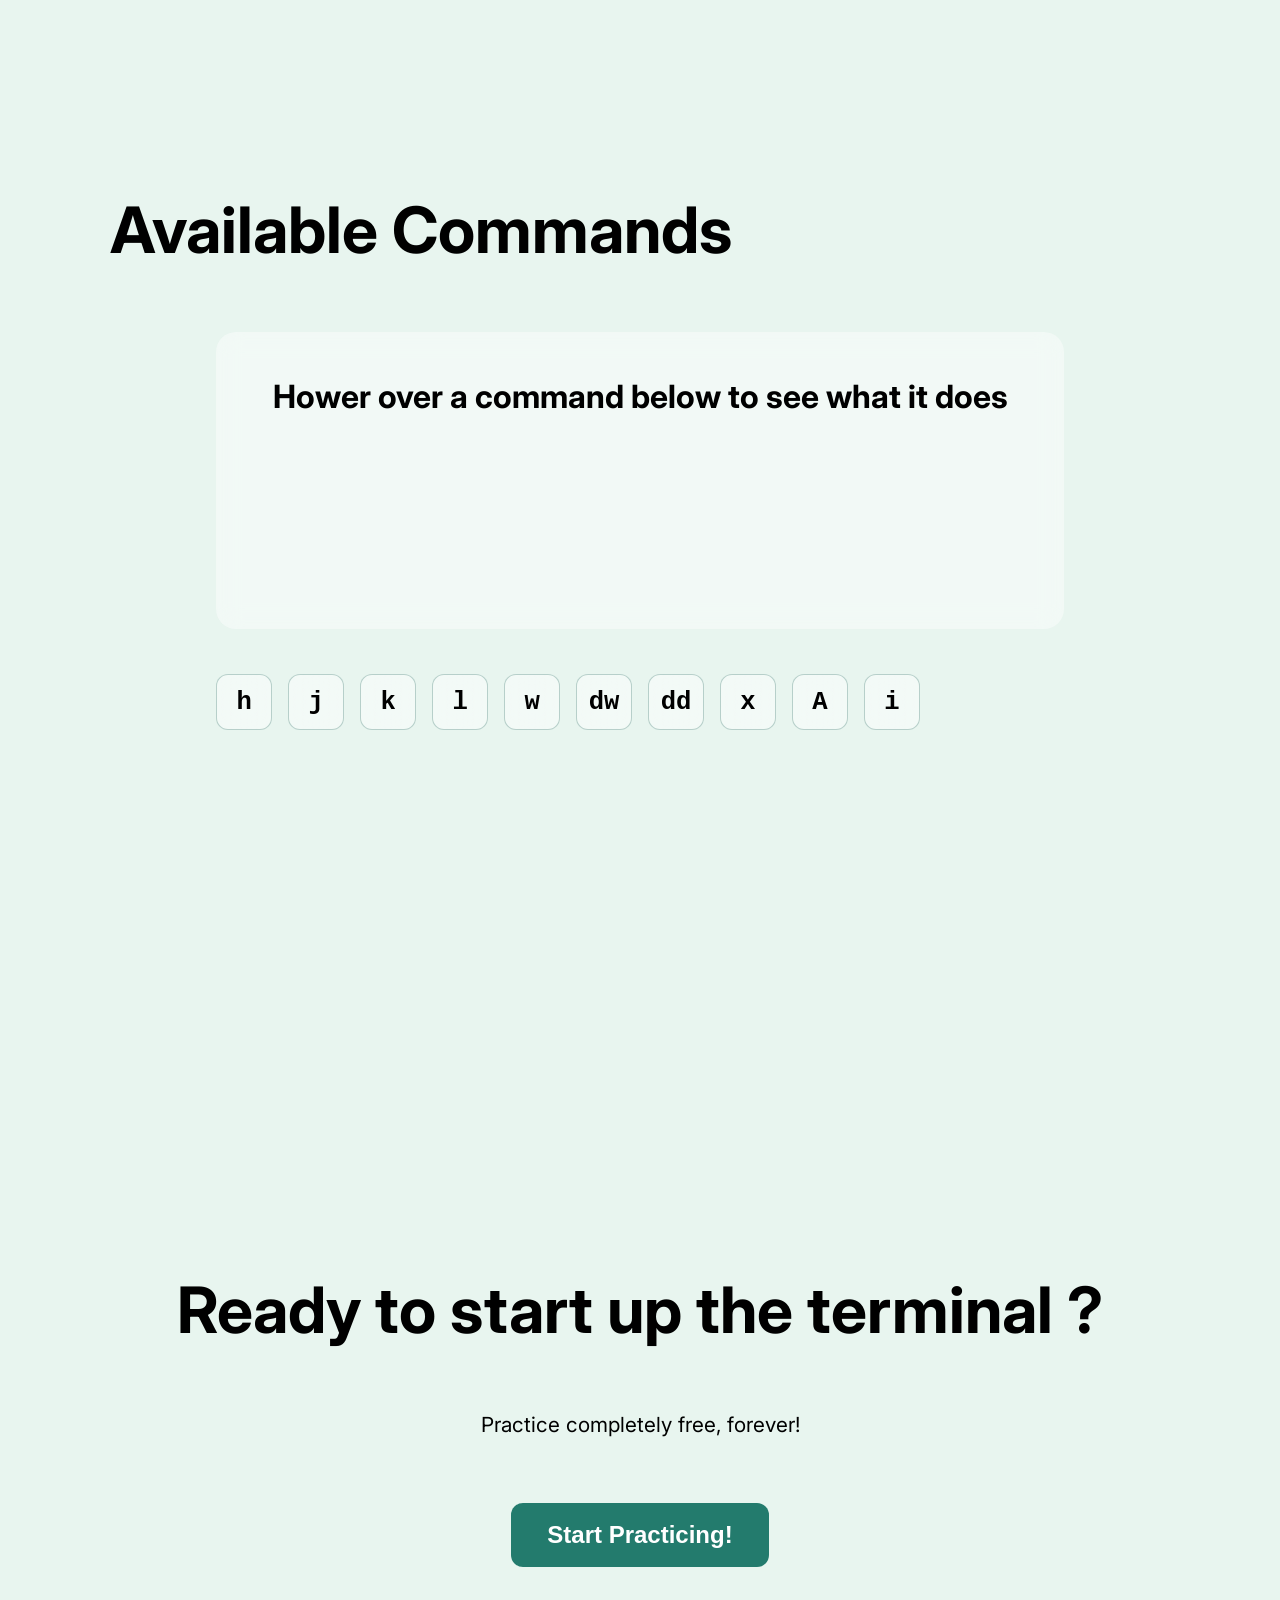
==== commit caf19d30: "Added light and dark theme to the terminal, changed some styling of the terminal." ====
--- a/index.html
+++ b/index.html
@@ -123,5 +123,6 @@
         </section>
     </main>
     <script type="module" src="./js/homepage.js" defer></script>
+    <script type="module" src="./js/darkmode.js" defer></script>
   </body>
 </html>
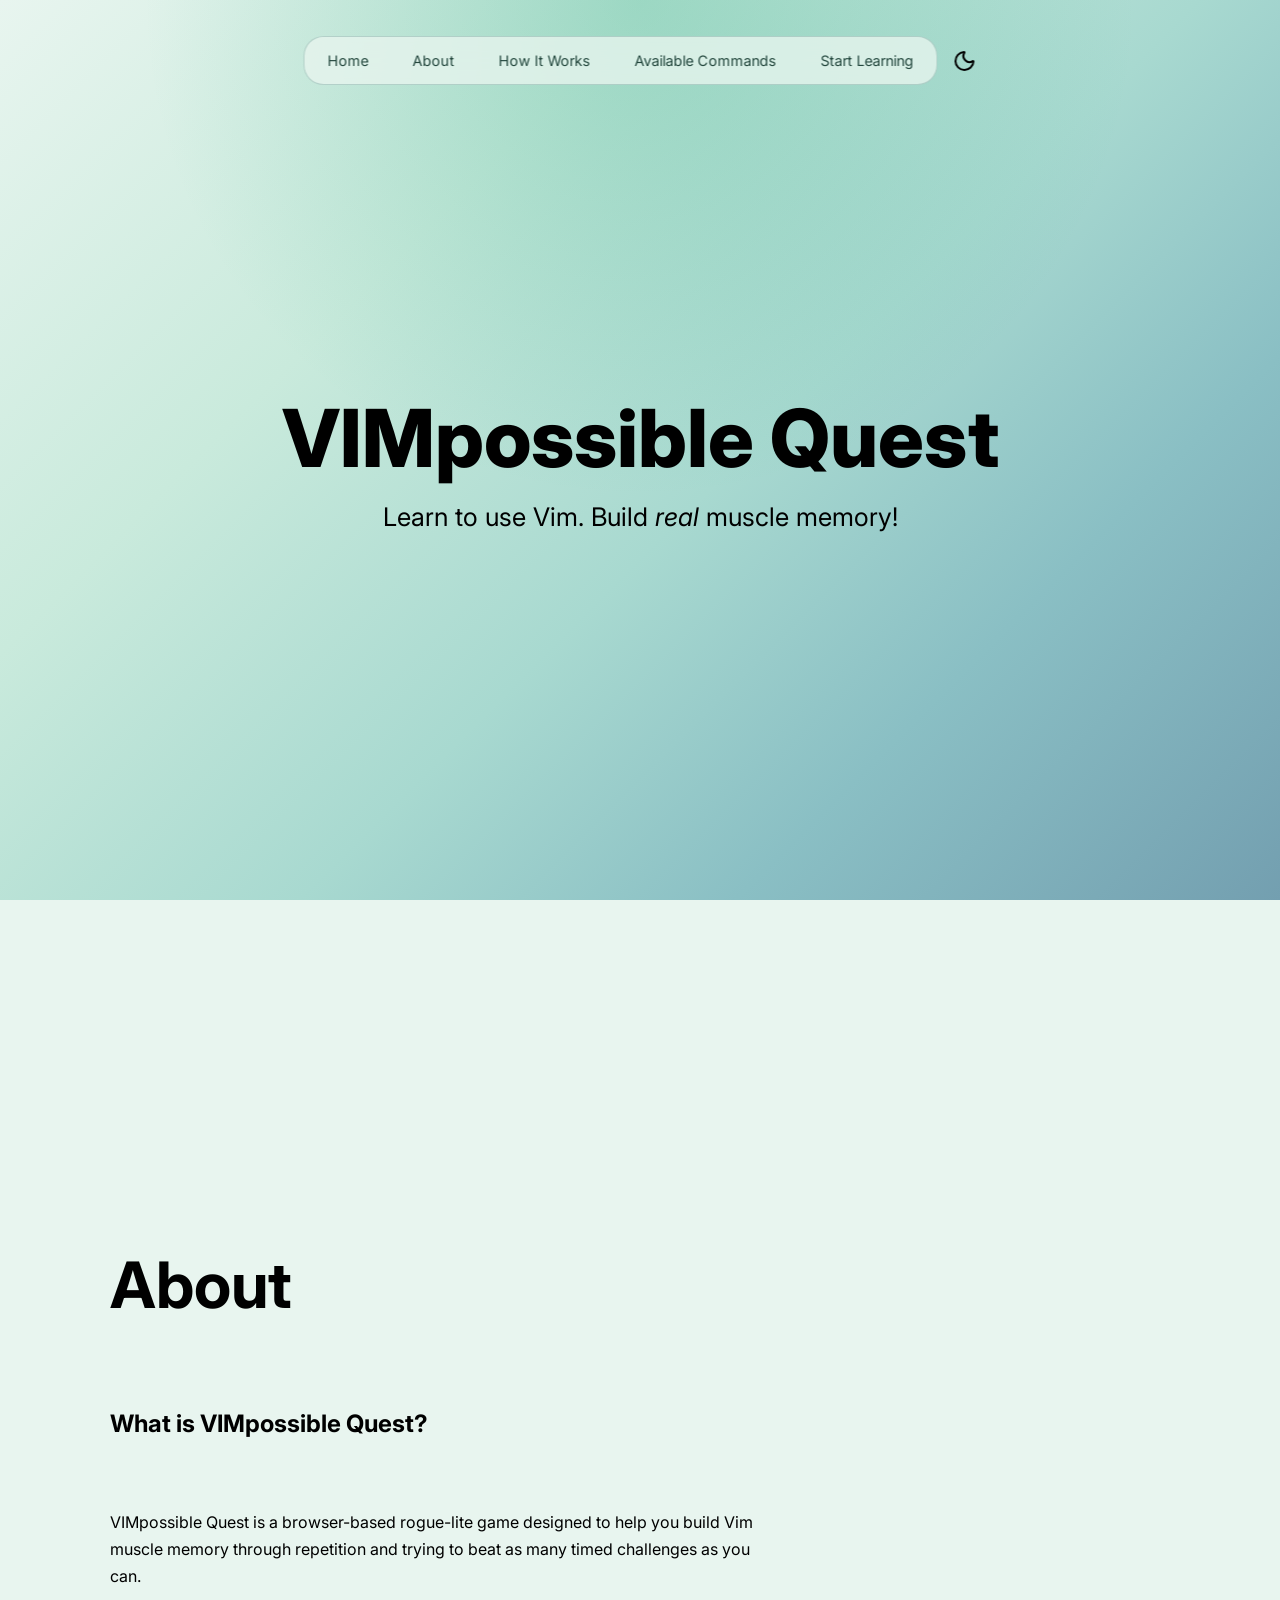
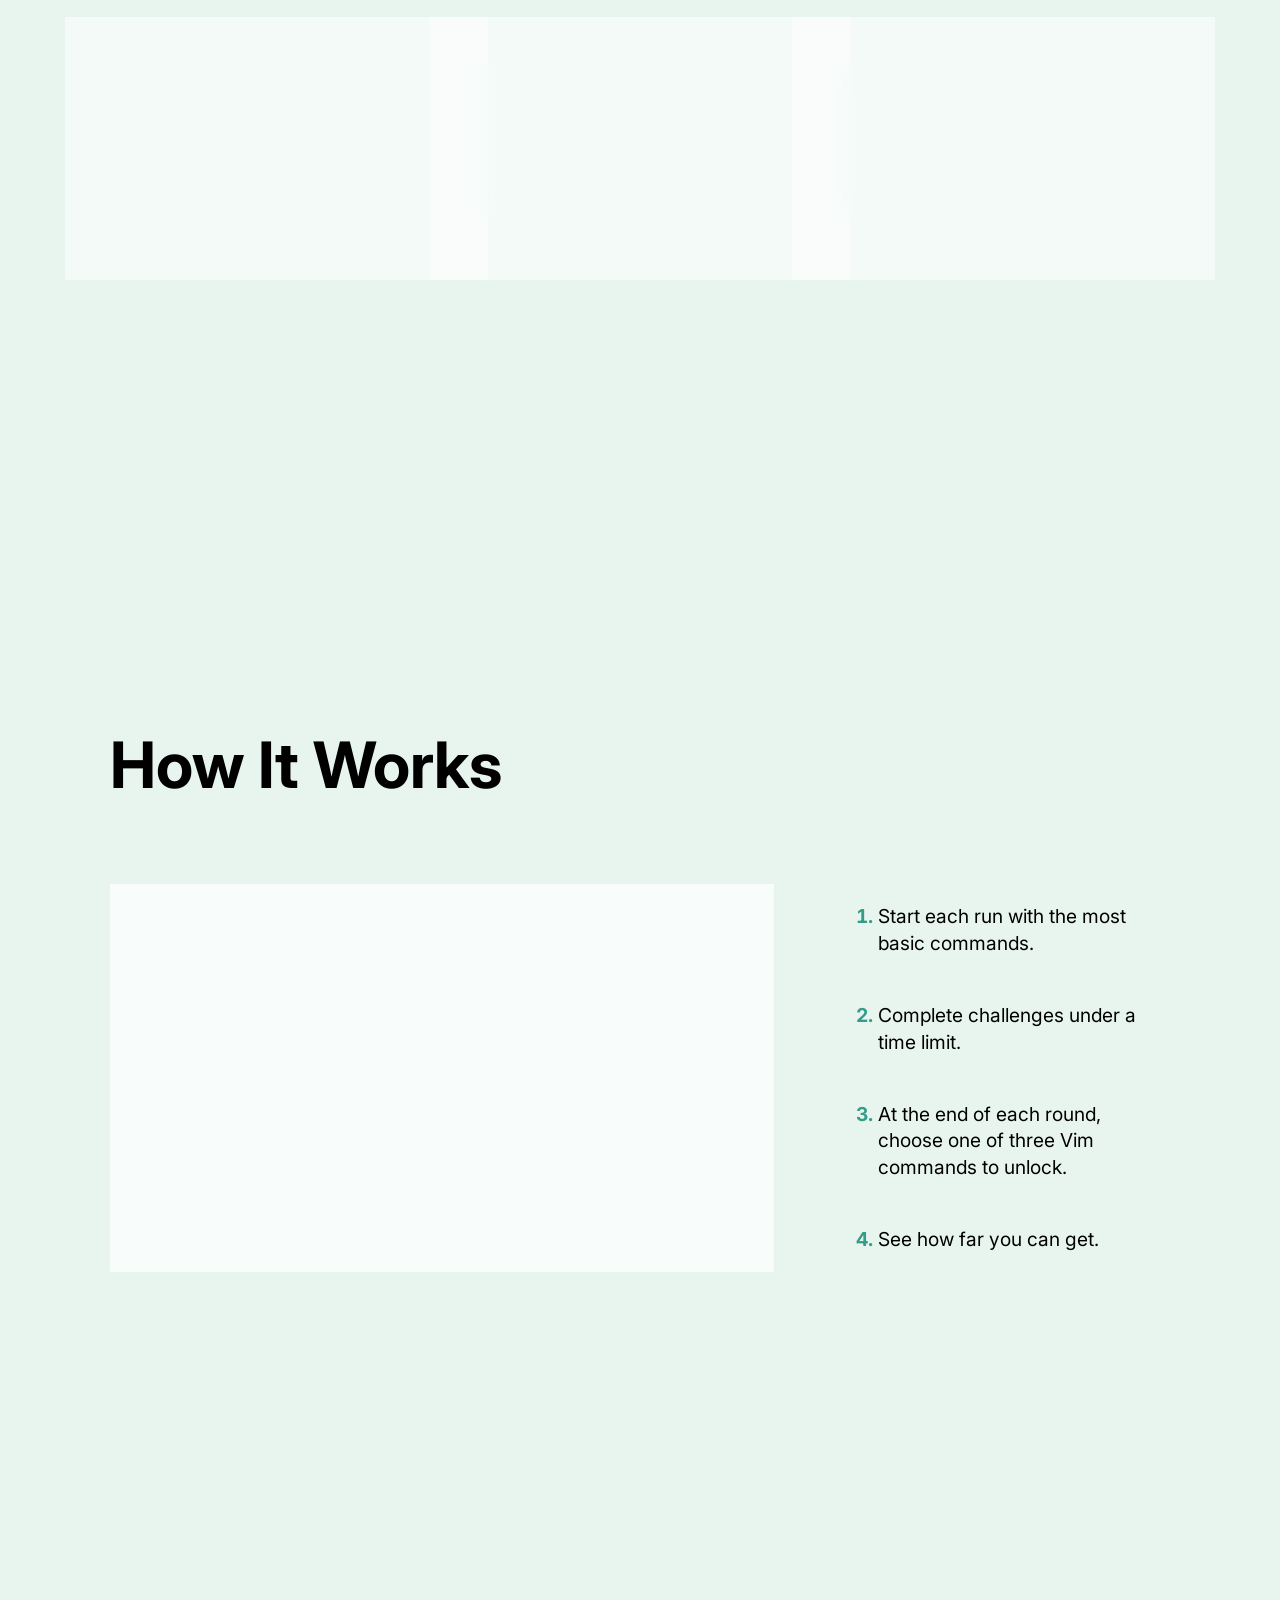
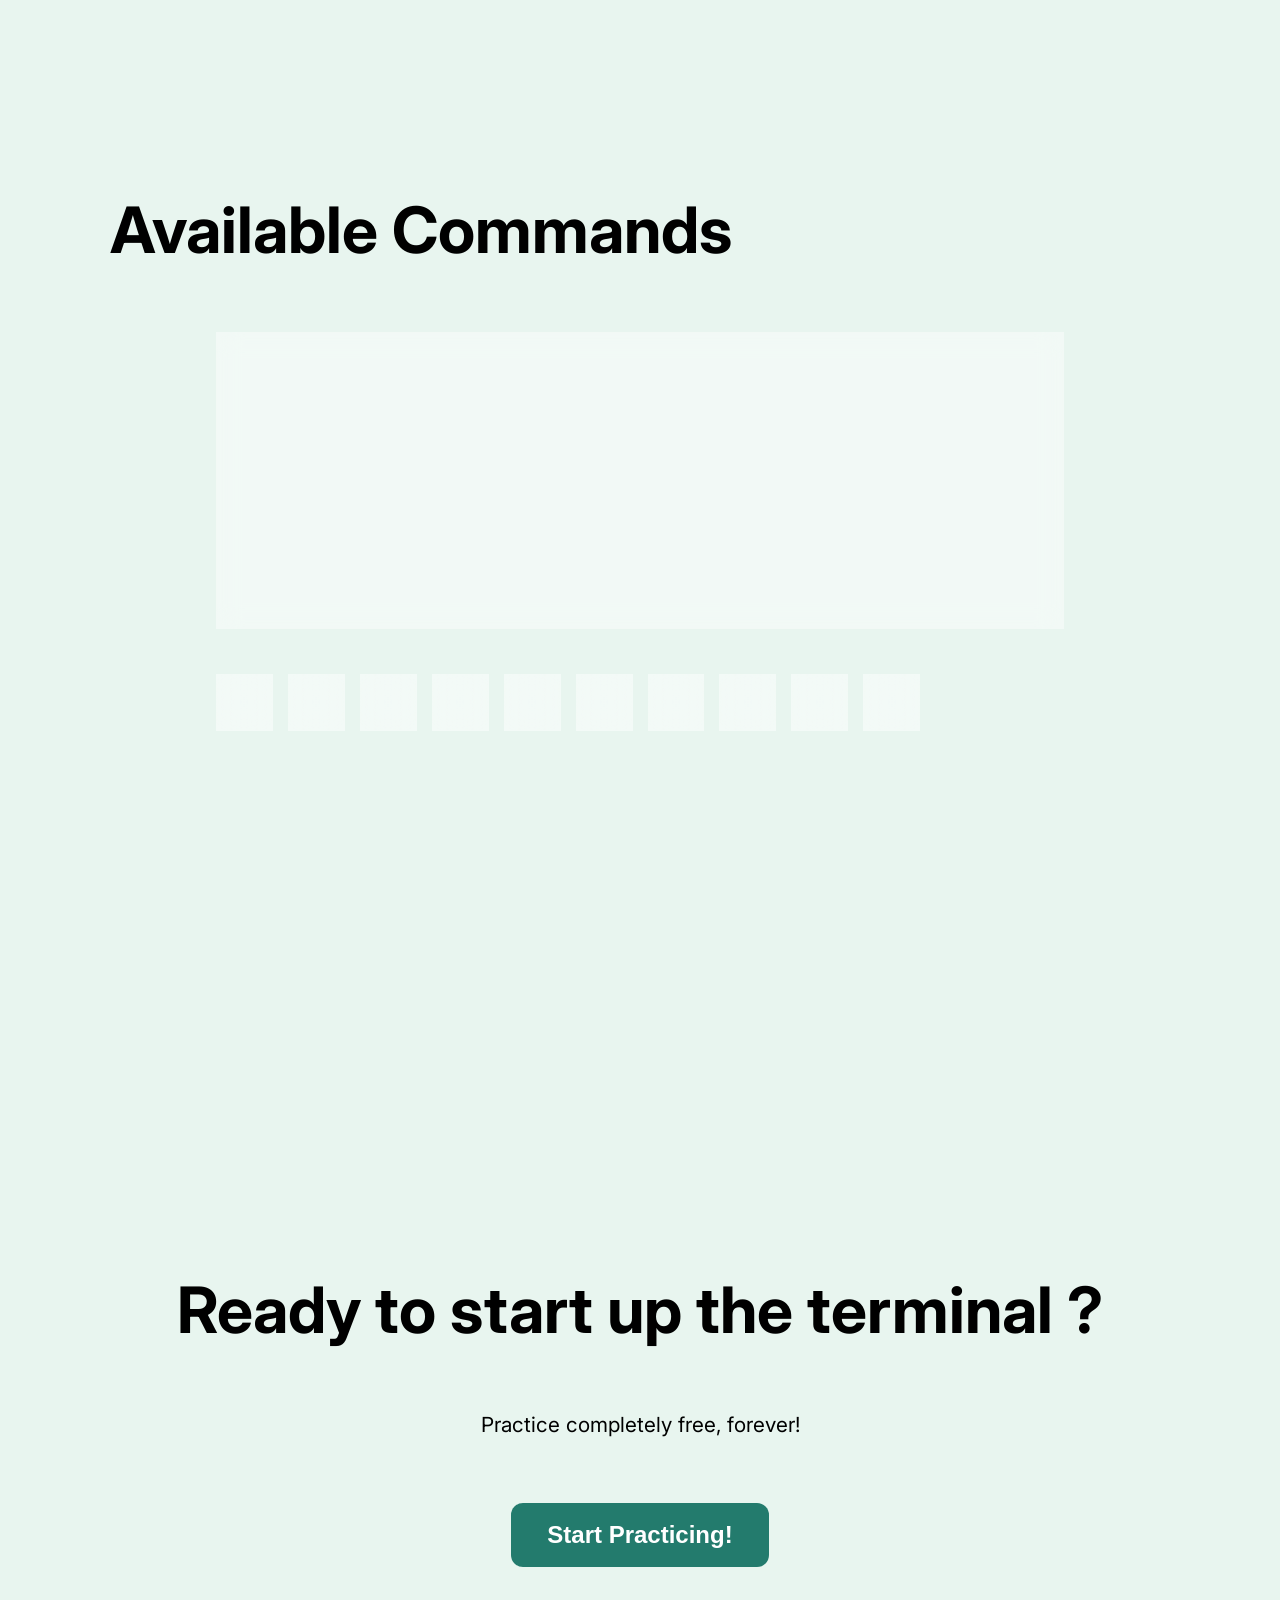
==== commit 1405c96a: "Added remembering if the user muted the sounds with localStorage, fixed multiple bug fixes when choo" ====
--- a/index.html
+++ b/index.html
@@ -123,6 +123,6 @@
         </section>
     </main>
     <script type="module" src="./js/homepage.js" defer></script>
-    <script type="module" src="./js/darkmode.js" defer></script>
+    <script type="module" src="./js/localStorage.js" defer></script>
   </body>
 </html>
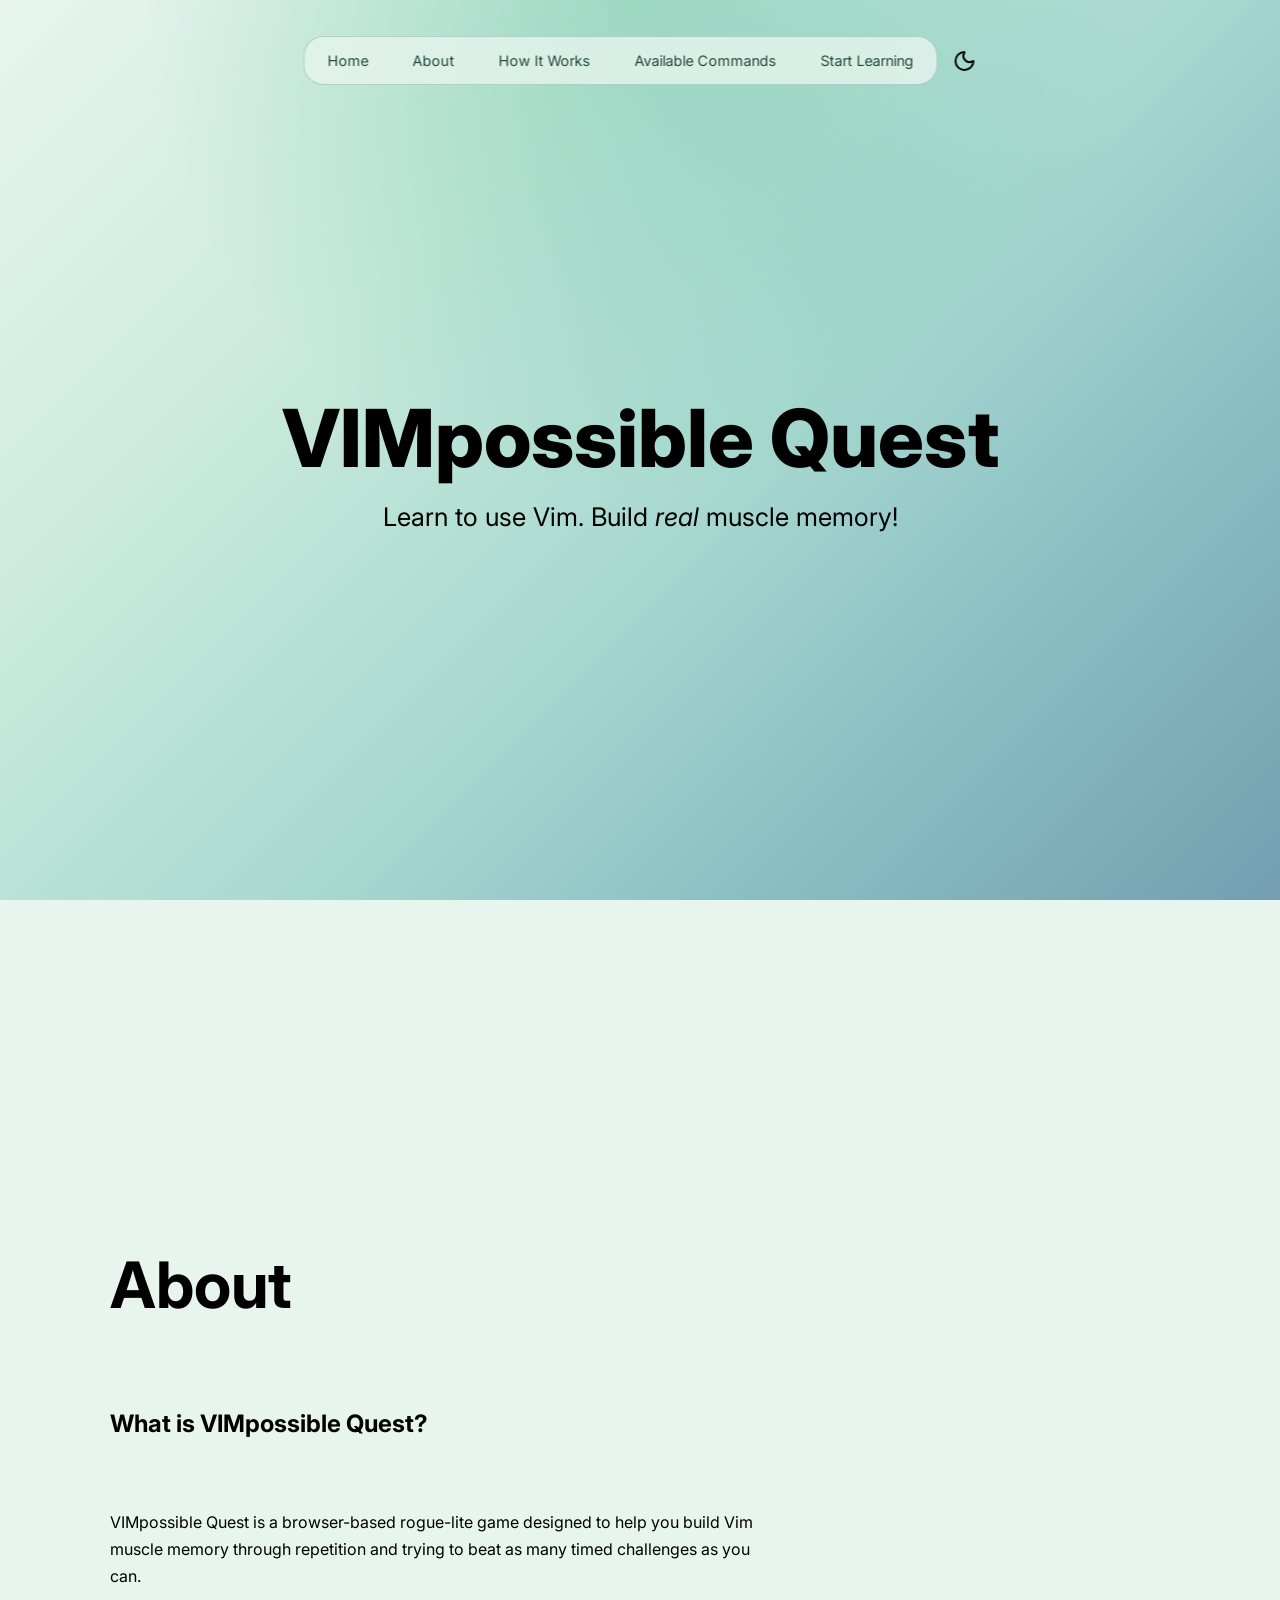
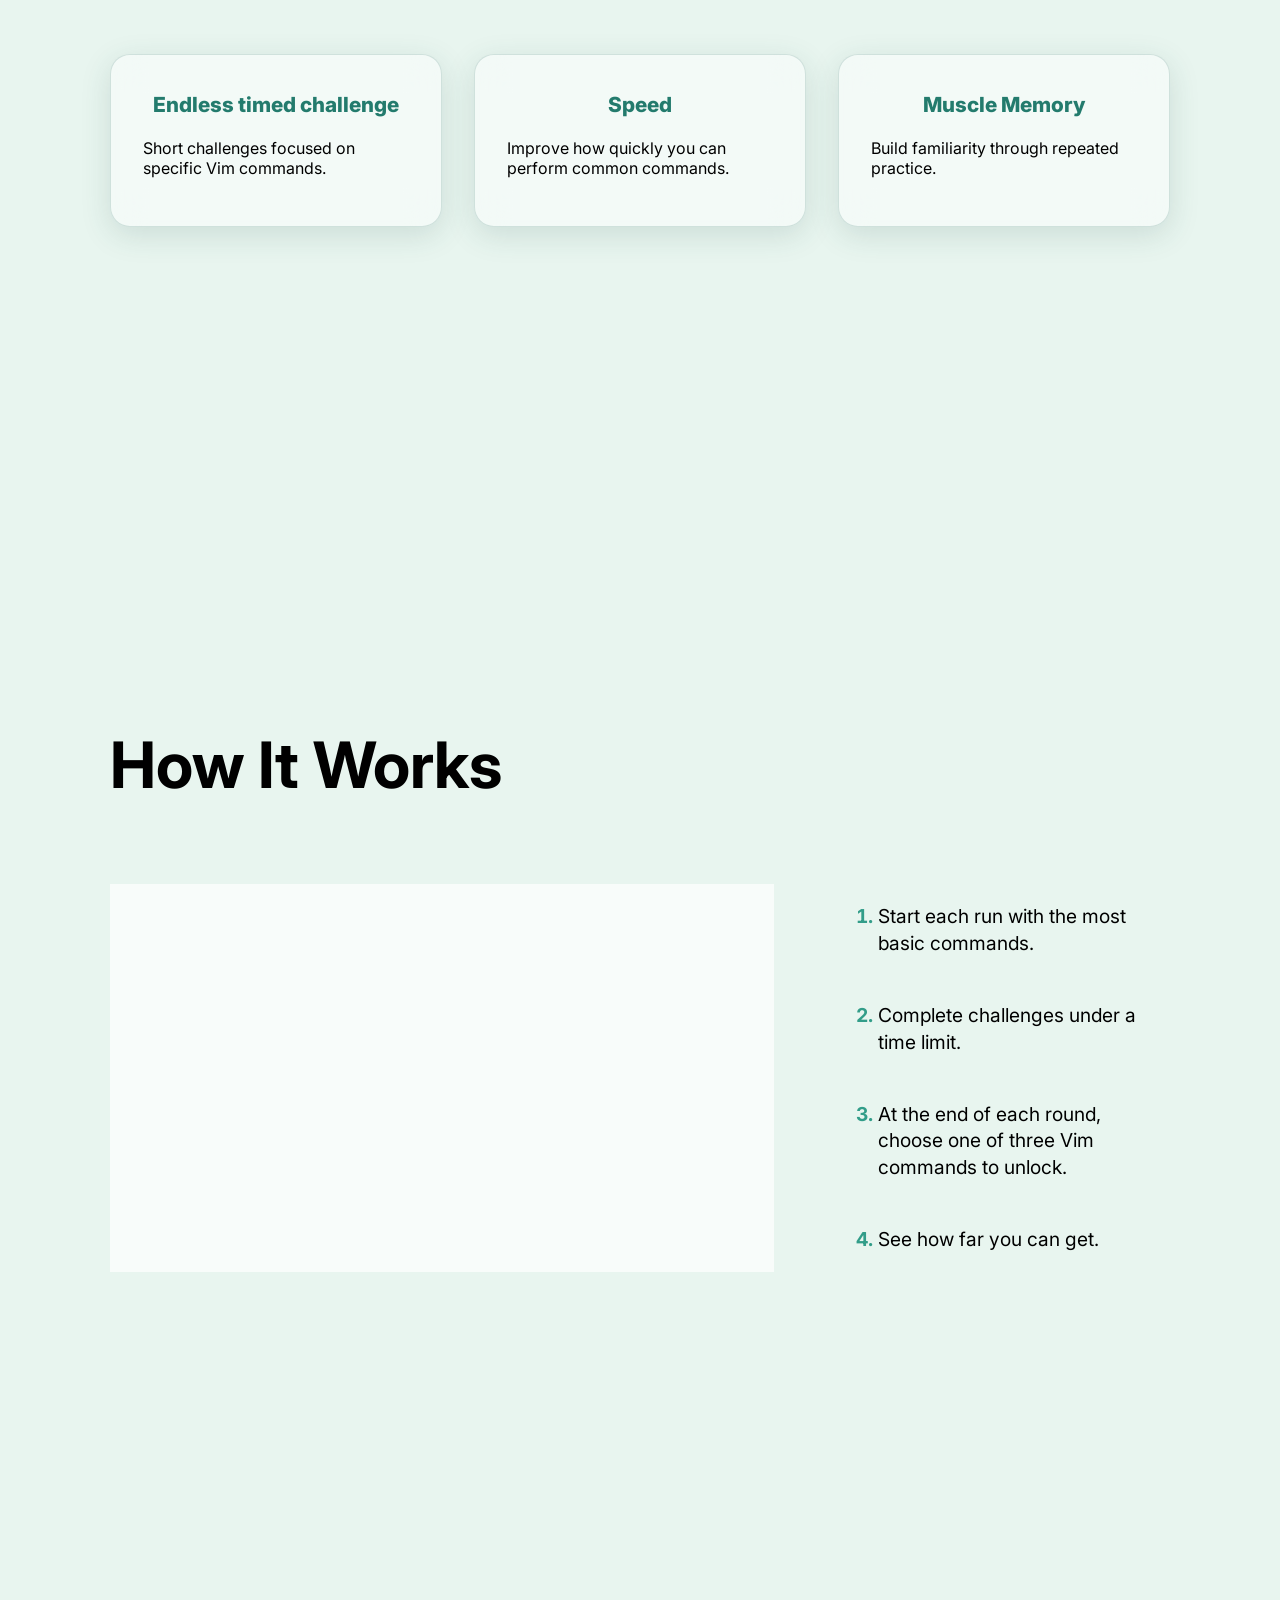
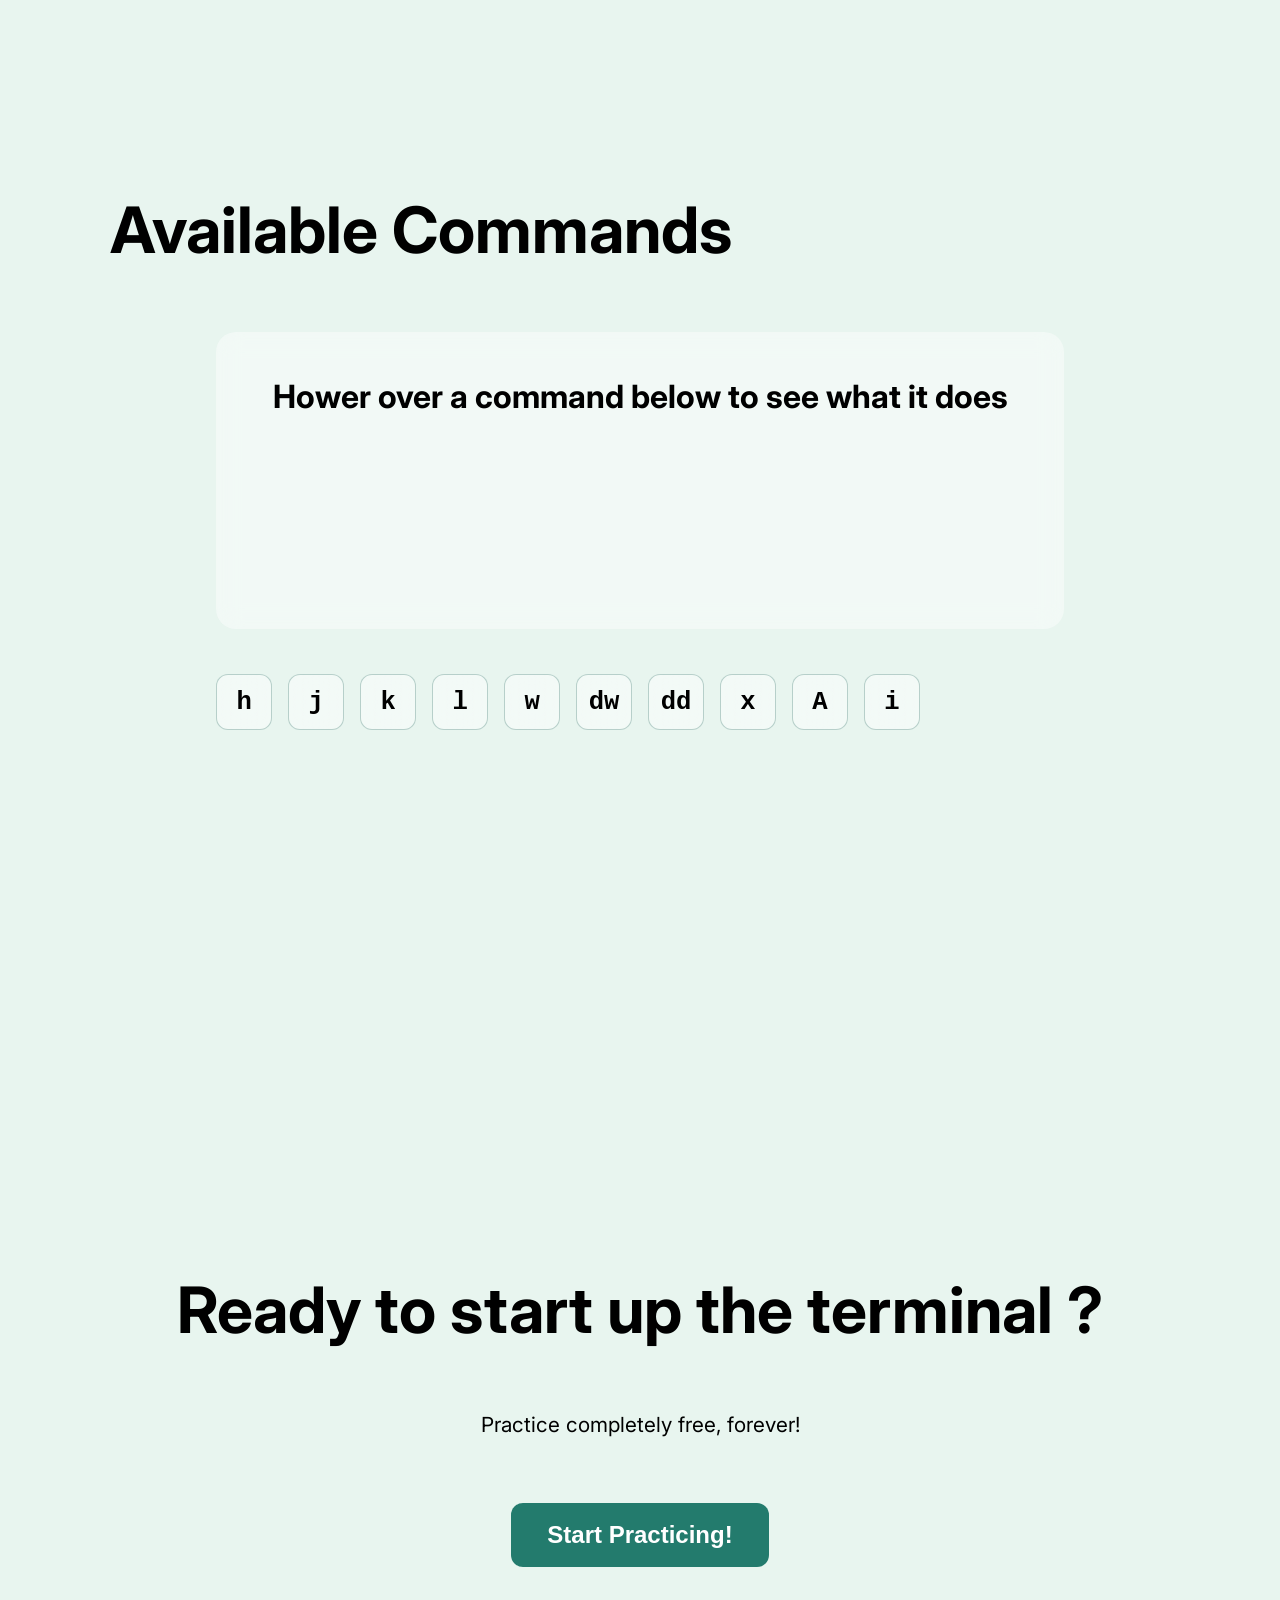
==== commit ffc467b9: "Fixed multiple bugs." ====
--- a/index.html
+++ b/index.html
@@ -123,6 +123,6 @@
         </section>
     </main>
     <script type="module" src="./js/homepage.js" defer></script>
-    <script type="module" src="./js/localStorage.js" defer></script>
+    <script type="module" src="./js/localStorageHomepage.js" defer></script>
   </body>
 </html>
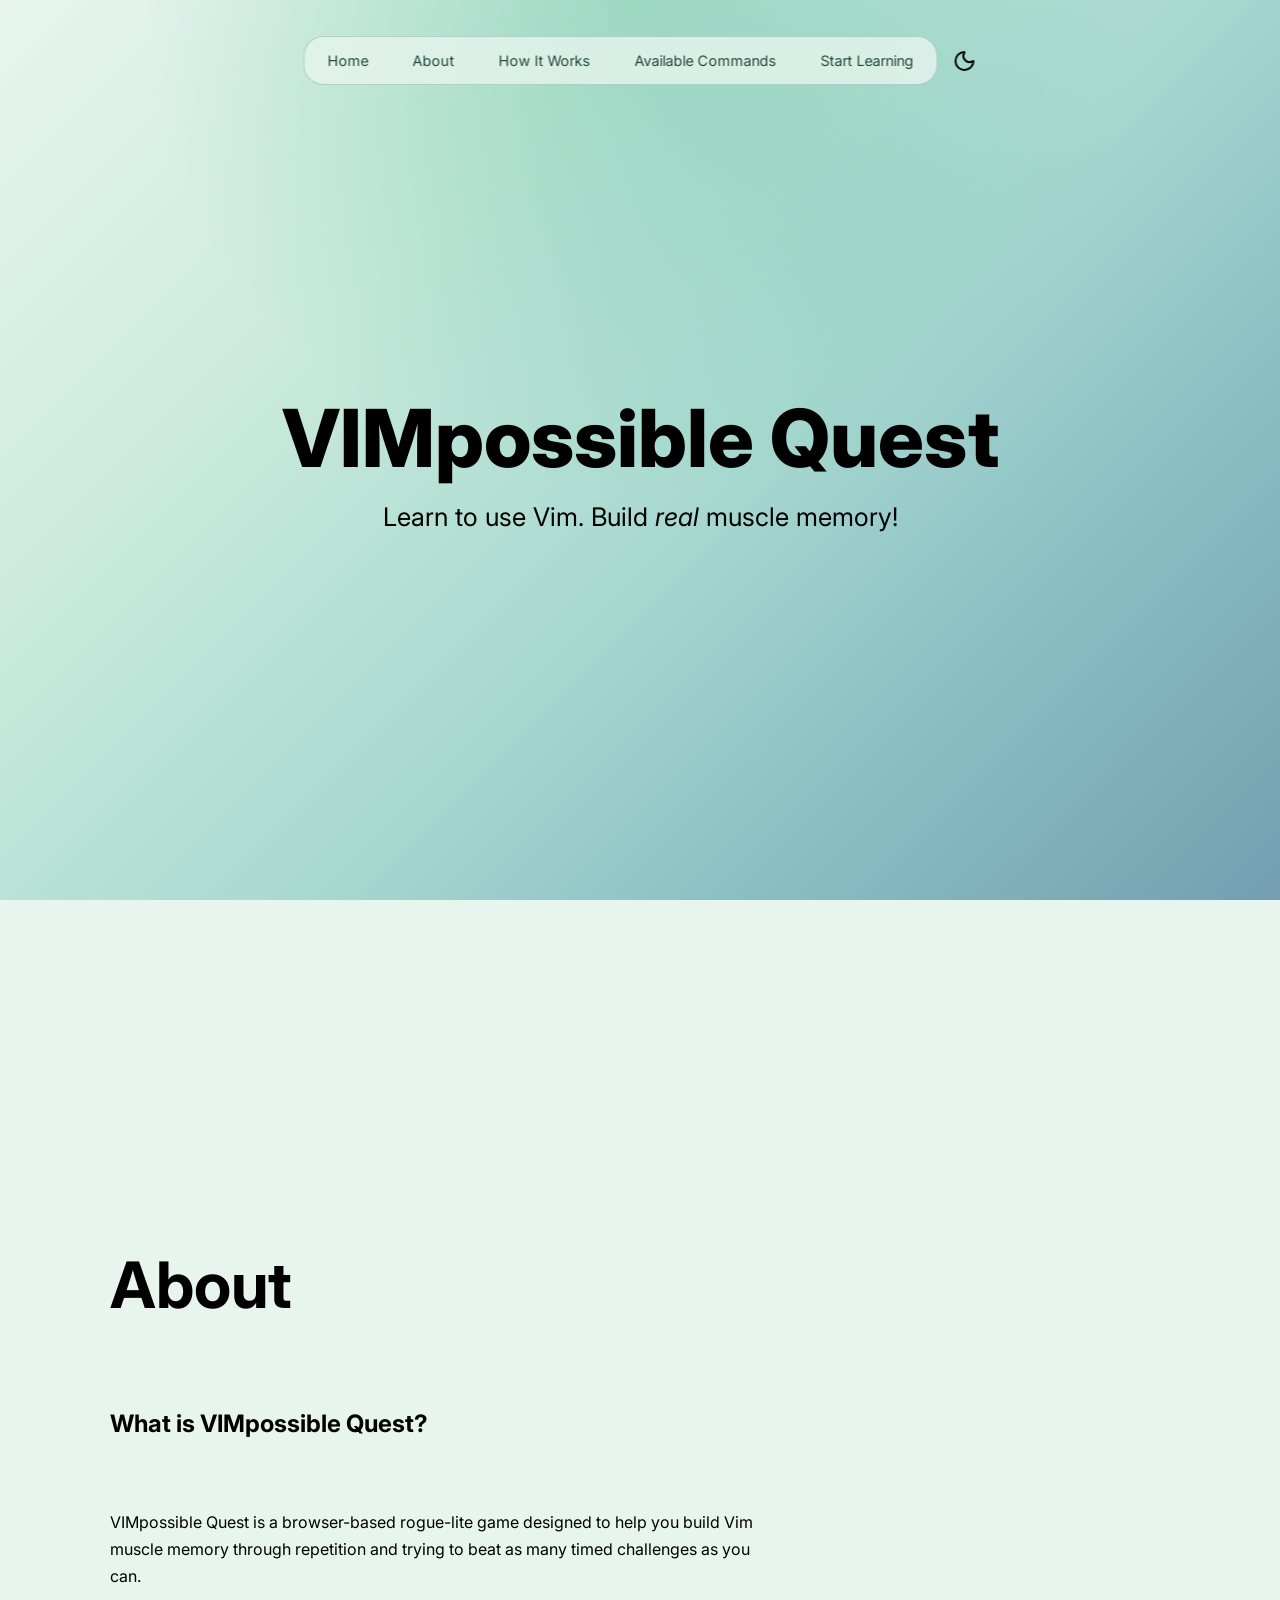
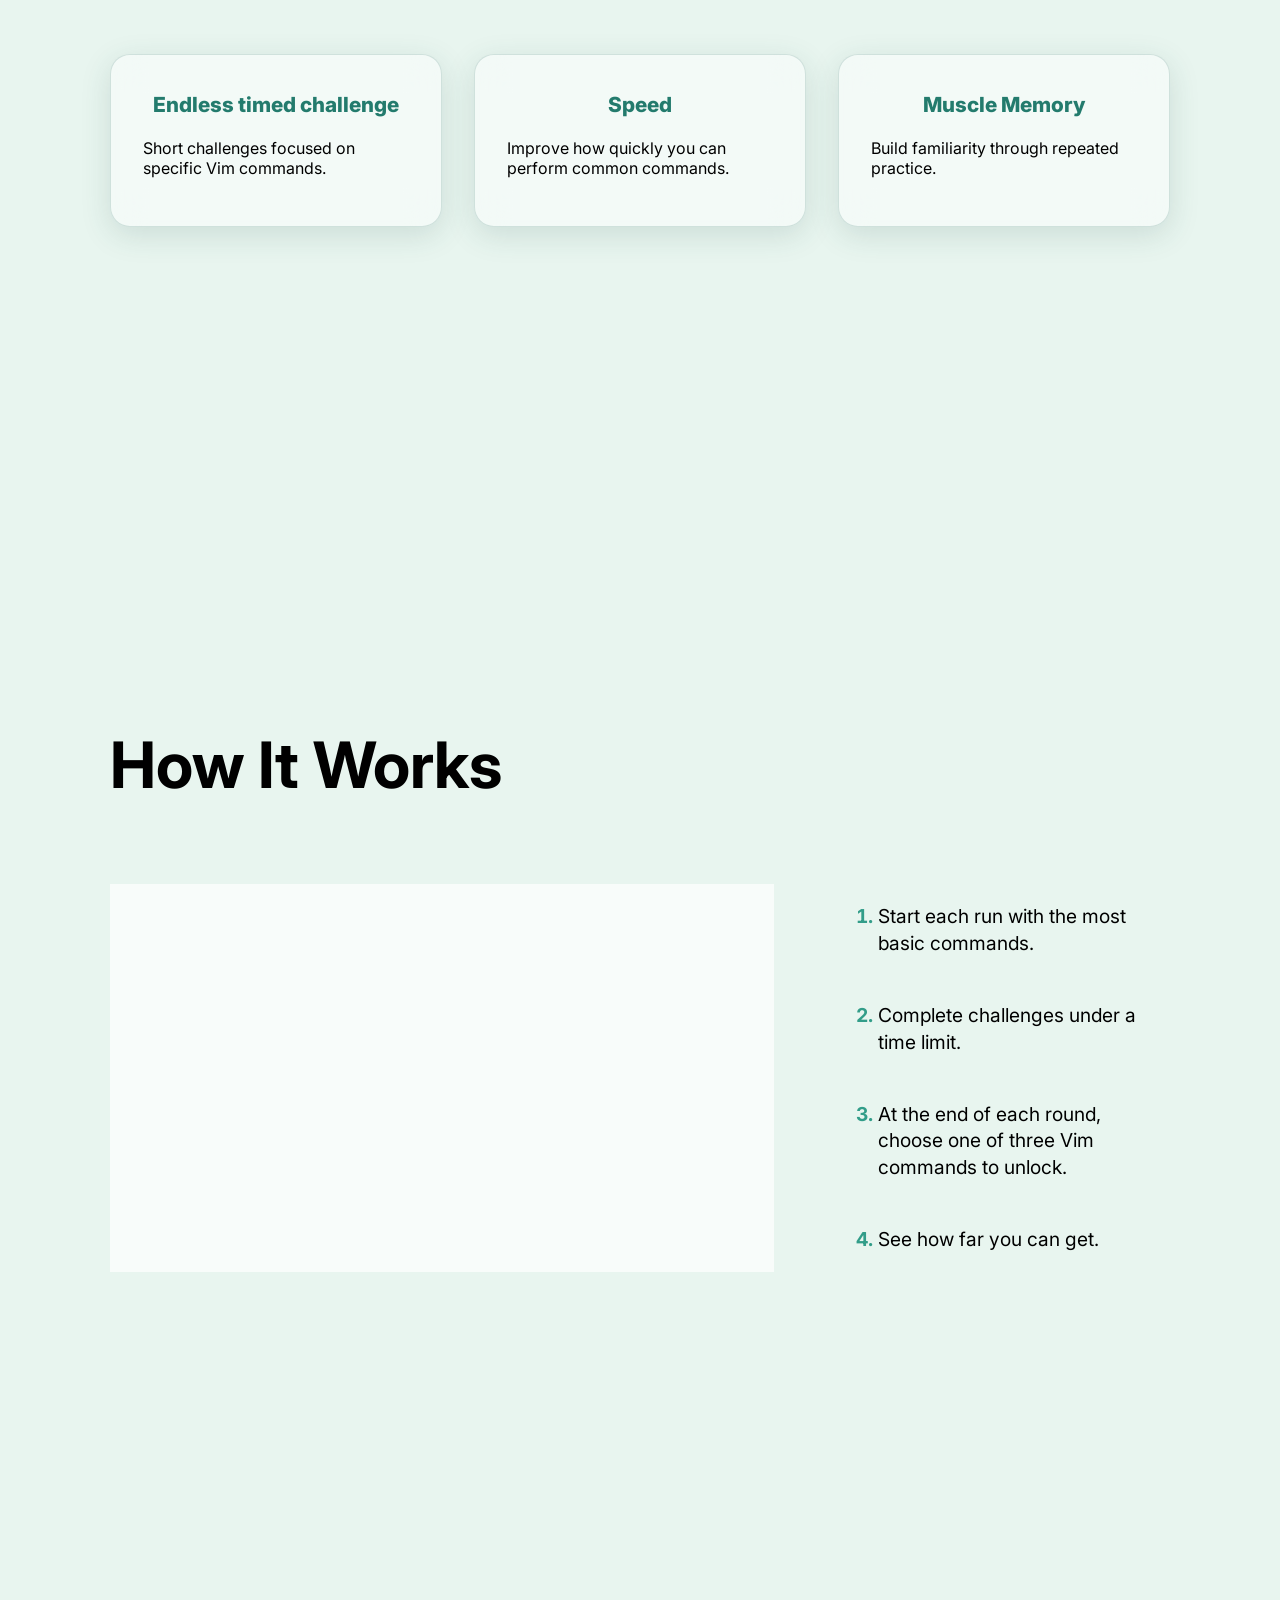
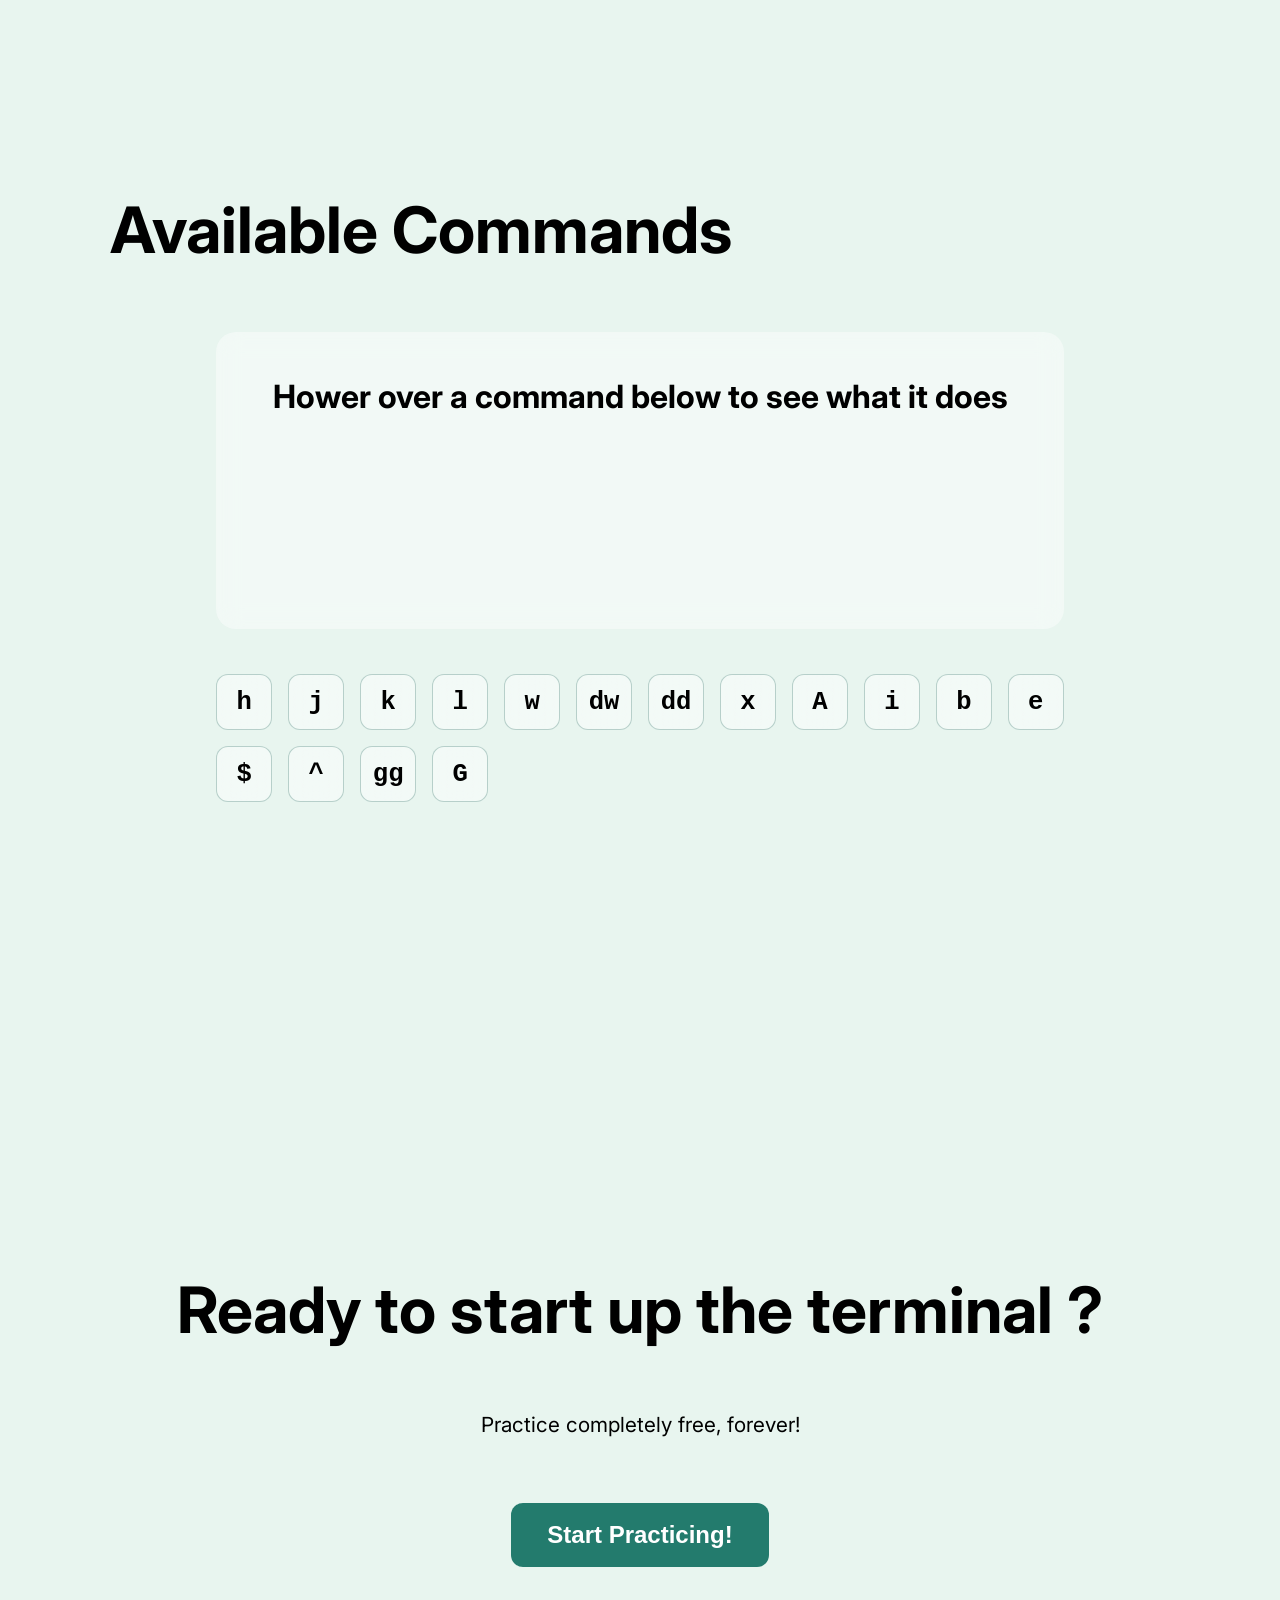
==== commit 0d368778: "Updated time and points scaling." ====
--- a/index.html
+++ b/index.html
@@ -111,6 +111,12 @@
                 <div class="command">x</div>
                 <div class="command">A</div>
                 <div class="command">i</div>
+                <div class="command">b</div>
+                <div class="command">e</div>
+                <div class="command">$</div>
+                <div class="command">^</div>
+                <div class="command">gg</div>
+                <div class="command">G</div>
             </div>
         </section>
 
